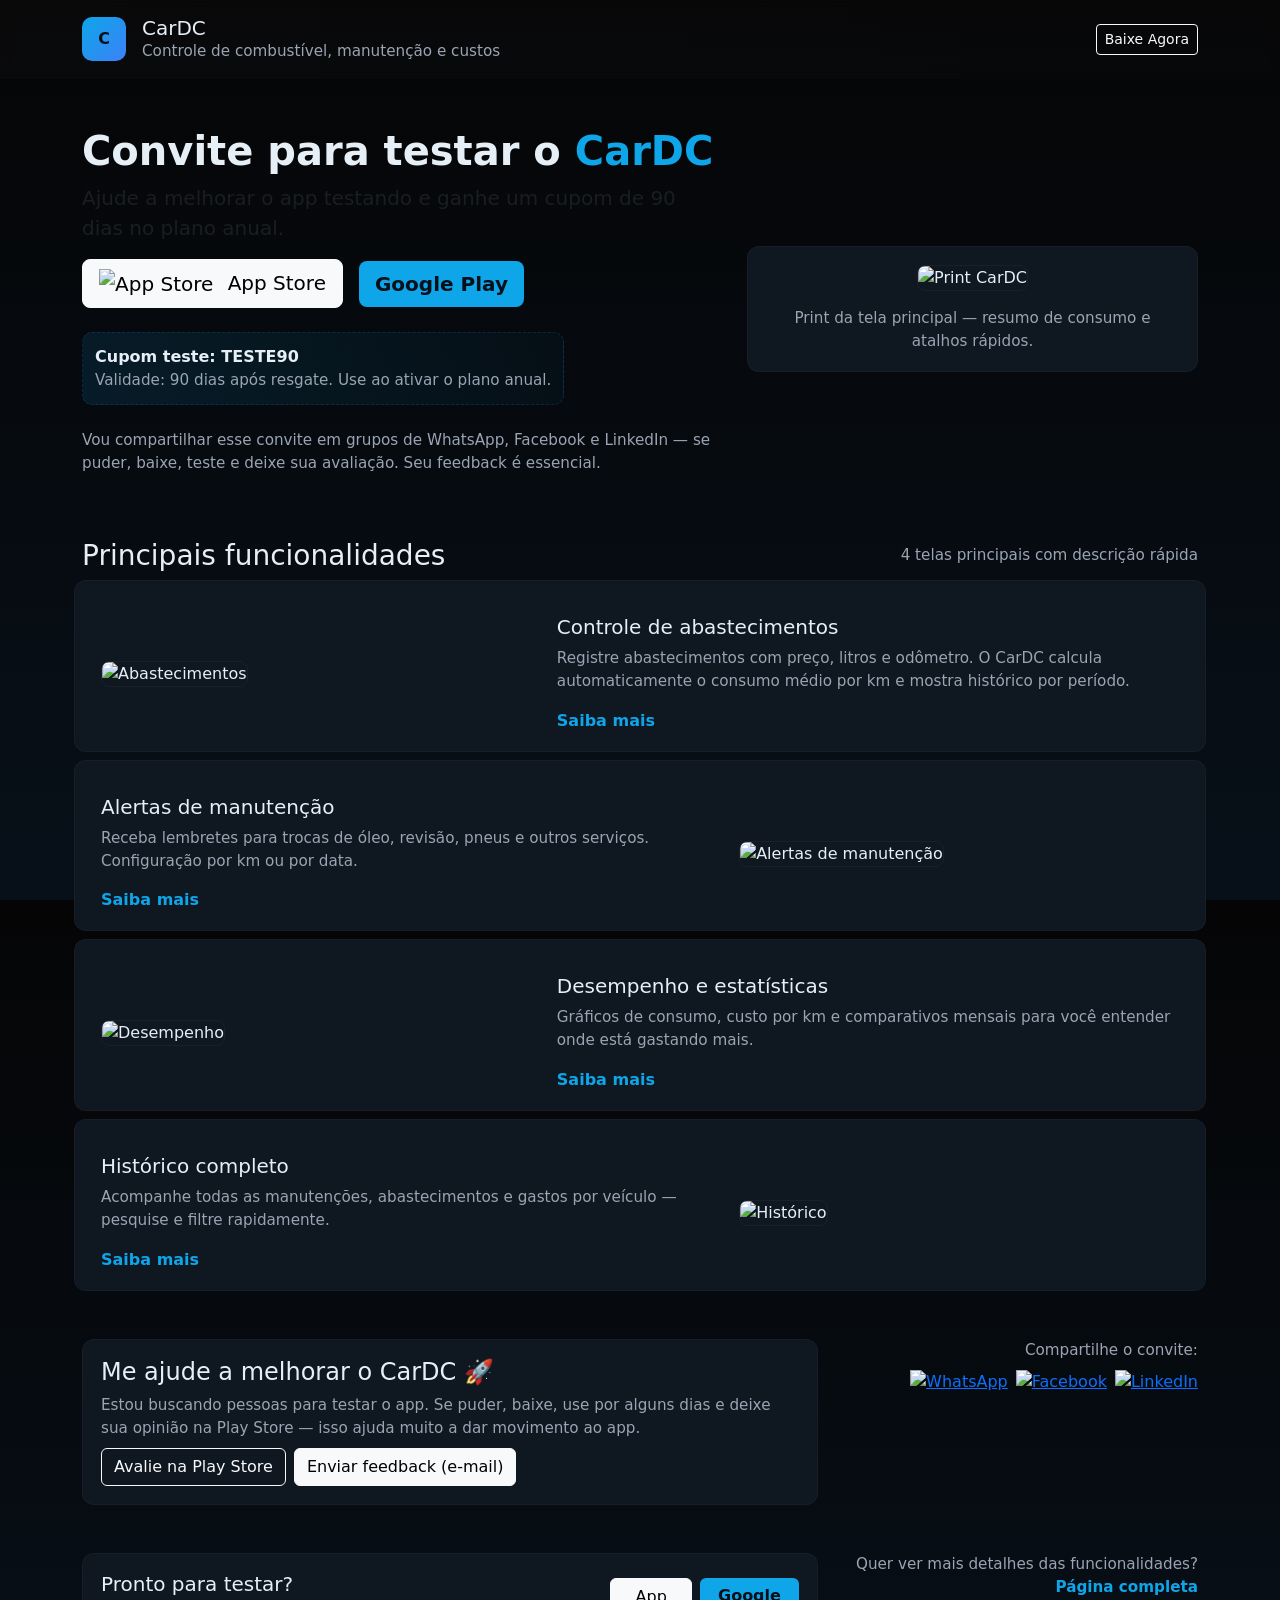
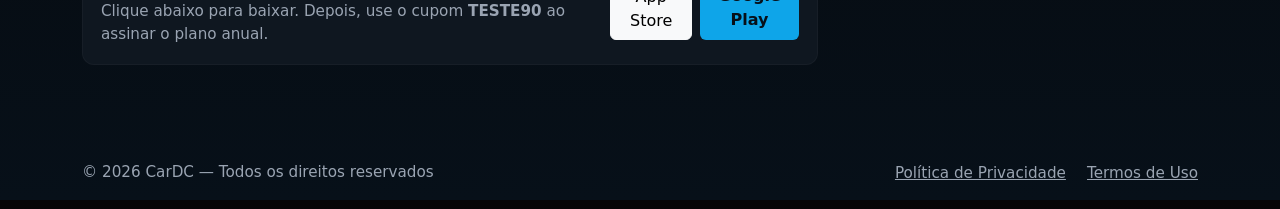
==== index.html @ 86483b60 "first commit" ====
<!doctype html>
<html lang="pt-BR">
<head>
  <meta charset="utf-8">
  <meta name="viewport" content="width=device-width, initial-scale=1">
  <title>CarDC — Convite para Testadores</title>
  <meta name="description" content="Convite para baixar e testar o CarDC. Cupom TESTE90 por 90 dias no plano anual.">
  <!-- Bootstrap 5 CDN -->
  <link href="https://cdn.jsdelivr.net/npm/bootstrap@5.3.2/dist/css/bootstrap.min.css" rel="stylesheet">
  <style>
    :root{
      --bg:#0b0b0d; /* quase preto */
      --card:#0f1720; /* dark card */
      --muted:#9aa4b2;
      --accent:#0ea5e9; /* azul vibrante */
      --glass: rgba(255,255,255,0.04);
    }
    html,body{height:100%;}
    body{
      background: linear-gradient(180deg,#050506 0%, #071019 100%);
      color:#e6eef6;
      font-family: Inter, Poppins, system-ui, -apple-system, "Segoe UI", Roboto, "Helvetica Neue", Arial;
      -webkit-font-smoothing:antialiased;
      -moz-osx-font-smoothing:grayscale;
    }
    .topbar{backdrop-filter: blur(6px);background:linear-gradient(90deg, rgba(255,255,255,0.02), rgba(255,255,255,0.01));}
    .btn-accent{background:var(--accent);color:#071019;border:0;font-weight:600}
    .feature-card{background:var(--card);border-radius:12px;padding:18px;border:1px solid rgba(255,255,255,0.03)}
    .app-badges img{height:44px}
    .print-image{width:100%;height:280px;object-fit:cover;border-radius:8px;border:1px solid rgba(255,255,255,0.04)}
    .coupon{background:linear-gradient(90deg, rgba(14,165,233,0.12), rgba(14,165,233,0.04));padding:12px;border-radius:10px;border:1px dashed rgba(14,165,233,0.18);}
    .small-muted{color:var(--muted);font-size:0.95rem}
    .learn-link{color:var(--accent);text-decoration:none;font-weight:600}
    /* responsive tweaks */
    @media (max-width:767px){
      .print-image{height:220px}
      .app-badges img{height:40px}
    }
  </style>
</head>
<body>

<nav class="navbar navbar-dark topbar py-3">
  <div class="container">
    <div class="d-flex align-items-center gap-3">
      <div style="width:44px;height:44px;border-radius:10px;background:linear-gradient(135deg,var(--accent),#3b82f6);display:flex;align-items:center;justify-content:center;font-weight:700;color:#071019">C</div>
      <div>
        <div class="h5 mb-0">CarDC</div>
        <div class="small-muted">Controle de combustível, manutenção e custos</div>
      </div>
    </div>
    <div>
      <a href="#download" class="btn btn-outline-light btn-sm">Baixe Agora</a>
    </div>
  </div>
</nav>

<header class="py-5">
  <div class="container">
    <div class="row align-items-center">
      <div class="col-lg-7">
        <h1 class="display-6 fw-bold">Convite para testar o <span style="color:var(--accent)">CarDC</span></h1>
        <p class="lead text-muted">Ajude a melhorar o app testando e ganhe um <strong>cupom de 90 dias</strong> no plano anual.</p>

        <div class="d-flex flex-wrap gap-2 align-items-center mt-3">
          <a id="appstore" href="#" class="btn btn-light btn-lg me-2" aria-label="Baixar na App Store">
            <img src="https://upload.wikimedia.org/wikipedia/commons/6/67/App_Store_%28iOS%29.svg" alt="App Store" style="height:20px;vertical-align:middle;margin-right:8px"> App Store
          </a>
          <a id="playstore" href="#" class="btn btn-accent btn-lg" aria-label="Baixar no Google Play">Google Play</a>
        </div>

        <div class="mt-4">
          <div class="coupon d-inline-block">
            <div class="fw-semibold">Cupom teste: <span class="fw-bold">TESTE90</span></div>
            <div class="small-muted">Validade: 90 dias após resgate. Use ao ativar o plano anual.</div>
          </div>
        </div>

        <p class="mt-4 small-muted">Vou compartilhar esse convite em grupos de WhatsApp, Facebook e LinkedIn — se puder, baixe, teste e deixe sua avaliação. Seu feedback é essencial.</p>
      </div>

      <div class="col-lg-5 mt-4 mt-lg-0 text-center">
        <!-- espaço para imagem hero (print do app) -->
        <div class="feature-card">
          <img src="https://via.placeholder.com/420x320.png?text=Print+principal+do+CarDC" alt="Print CarDC" class="print-image mb-3">
          <div class="small-muted">Print da tela principal — resumo de consumo e atalhos rápidos.</div>
        </div>
      </div>
    </div>
  </div>
</header>

<main class="pb-5">
  <div class="container">
    <section class="mb-4">
      <div class="row gy-4">
        <div class="col-12">
          <div class="d-flex justify-content-between align-items-center">
            <h3 class="mb-0">Principais funcionalidades</h3>
            <div class="small-muted">4 telas principais com descrição rápida</div>
          </div>
        </div>

        <!-- Feature 1 -->
        <div class="col-12">
          <div class="row align-items-center g-3 feature-card">
            <div class="col-md-5">
              <img src="https://via.placeholder.com/720x480.png?text=Abastecimentos" alt="Abastecimentos" class="print-image">
            </div>
            <div class="col-md-7">
              <h5>Controle de abastecimentos</h5>
              <p class="small-muted">Registre abastecimentos com preço, litros e odômetro. O CarDC calcula automaticamente o consumo médio por km e mostra histórico por período.</p>
              <a class="learn-link" data-bs-toggle="collapse" href="#more1" role="button" aria-expanded="false" aria-controls="more1">Saiba mais</a>
              <div class="collapse mt-2" id="more1">
                <div class="small-muted">Ex.: adicionar abastecimento com foto do comprovante; filtro por veículo e exportação CSV para planilhas.</div>
              </div>
            </div>
          </div>
        </div>

        <!-- Feature 2 -->
        <div class="col-12">
          <div class="row align-items-center g-3 feature-card flex-md-row-reverse">
            <div class="col-md-5">
              <img src="https://via.placeholder.com/720x480.png?text=Alertas+Manuten%C3%A7%C3%A3o" alt="Alertas de manutenção" class="print-image">
            </div>
            <div class="col-md-7">
              <h5>Alertas de manutenção</h5>
              <p class="small-muted">Receba lembretes para trocas de óleo, revisão, pneus e outros serviços. Configuração por km ou por data.</p>
              <a class="learn-link" data-bs-toggle="collapse" href="#more2" role="button" aria-expanded="false" aria-controls="more2">Saiba mais</a>
              <div class="collapse mt-2" id="more2">
                <div class="small-muted">Notificações locais no celular; lista de oficinas favoritas e opção de adicionar custos à manutenção.</div>
              </div>
            </div>
          </div>
        </div>

        <!-- Feature 3 -->
        <div class="col-12">
          <div class="row align-items-center g-3 feature-card">
            <div class="col-md-5">
              <img src="https://via.placeholder.com/720x480.png?text=Desempenho+e+Estat%C3%ADsticas" alt="Desempenho" class="print-image">
            </div>
            <div class="col-md-7">
              <h5>Desempenho e estatísticas</h5>
              <p class="small-muted">Gráficos de consumo, custo por km e comparativos mensais para você entender onde está gastando mais.</p>
              <a class="learn-link" data-bs-toggle="collapse" href="#more3" role="button" aria-expanded="false" aria-controls="more3">Saiba mais</a>
              <div class="collapse mt-2" id="more3">
                <div class="small-muted">Exportação de relatórios em PDF; filtros por período e por veículo.</div>
              </div>
            </div>
          </div>
        </div>

        <!-- Feature 4 -->
        <div class="col-12">
          <div class="row align-items-center g-3 feature-card flex-md-row-reverse">
            <div class="col-md-5">
              <img src="https://via.placeholder.com/720x480.png?text=Hist%C3%B3rico+Completo" alt="Histórico" class="print-image">
            </div>
            <div class="col-md-7">
              <h5>Histórico completo</h5>
              <p class="small-muted">Acompanhe todas as manutenções, abastecimentos e gastos por veículo — pesquise e filtre rapidamente.</p>
              <a class="learn-link" data-bs-toggle="collapse" href="#more4" role="button" aria-expanded="false" aria-controls="more4">Saiba mais</a>
              <div class="collapse mt-2" id="more4">
                <div class="small-muted">Anotações por serviço, anexos (foto de nota) e marcação do custo como reembolsável ou não.</div>
              </div>
            </div>
          </div>
        </div>

      </div>
    </section>

    <!-- Incentivo / feedback -->
    <section class="py-4">
      <div class="row">
        <div class="col-md-8">
          <div class="feature-card">
            <h4 class="mb-2">Me ajude a melhorar o CarDC 🚀</h4>
            <p class="small-muted mb-2">Estou buscando pessoas para testar o app. Se puder, baixe, use por alguns dias e deixe sua opinião na Play Store — isso ajuda muito a dar movimento ao app.</p>
            <div class="d-flex gap-2 align-items-center">
              <a href="#" class="btn btn-outline-light">Avalie na Play Store</a>
              <a href="#" class="btn btn-light">Enviar feedback (e-mail)</a>
            </div>
          </div>
        </div>
        <div class="col-md-4 mt-3 mt-md-0 text-md-end">
          <div class="small-muted">Compartilhe o convite:</div>
          <div class="d-flex gap-2 justify-content-md-end mt-2 app-badges">
            <a href="#" title="Compartilhar no WhatsApp" aria-label="Compartilhar WhatsApp"><img src="https://cdn.iconscout.com/icon/free/png-256/whatsapp-210-569462.png" alt="WhatsApp"></a>
            <a href="#" title="Compartilhar no Facebook" aria-label="Compartilhar Facebook"><img src="https://cdn.iconscout.com/icon/free/png-256/facebook-224-498412.png" alt="Facebook"></a>
            <a href="#" title="Compartilhar no LinkedIn" aria-label="Compartilhar LinkedIn"><img src="https://cdn.iconscout.com/icon/free/png-256/linkedin-97-498467.png" alt="LinkedIn"></a>
          </div>
        </div>
      </div>
    </section>

    <!-- Download / links -->
    <section id="download" class="py-4">
      <div class="row">
        <div class="col-md-8">
          <div class="feature-card d-flex gap-3 align-items-center">
            <div>
              <h5 class="mb-1">Pronto para testar?</h5>
              <div class="small-muted">Clique abaixo para baixar. Depois, use o cupom <strong>TESTE90</strong> ao assinar o plano anual.</div>
            </div>
            <div class="ms-auto d-flex gap-2">
              <a href="#" class="btn btn-light">App Store</a>
              <a href="#" class="btn btn-accent">Google Play</a>
            </div>
          </div>
        </div>
        <div class="col-md-4 mt-3 mt-md-0 text-md-end small-muted">
          <div>Quer ver mais detalhes das funcionalidades? <a href="#" class="learn-link">Página completa</a></div>
        </div>
      </div>
    </section>

  </div>
</main>

<footer class="py-4">
  <div class="container">
    <div class="row align-items-center">
      <div class="col-md-6 small-muted">© <span id="year"></span> CarDC — Todos os direitos reservados</div>
      <div class="col-md-6 text-md-end">
        <a href="#" class="small-muted me-3">Política de Privacidade</a>
        <a href="#" class="small-muted">Termos de Uso</a>
      </div>
    </div>
  </div>
</footer>

<!-- Bootstrap JS -->
<script src="https://cdn.jsdelivr.net/npm/bootstrap@5.3.2/dist/js/bootstrap.bundle.min.js"></script>
<script>
  // Atualiza ano no rodape
  document.getElementById('year').textContent = new Date().getFullYear();

  // Observação: substituir os hrefs '#' pelos links reais das lojas e páginas de avaliação
  // Substituir as imagens placeholder pelos prints reais do app

  // Função simples para preparar compartilhamento via WhatsApp (exemplo)
  const whatsappBtns = document.querySelectorAll('a[title^="Compartilhar no WhatsApp"]');
  whatsappBtns.forEach(btn => {
    btn.addEventListener('click', (e) => {
      e.preventDefault();
      const text = encodeURIComponent('Baixe o CarDC e ajude a testar! Cupom TESTE90 — https://seu-link-aqui');
      window.open('https://wa.me/?text=' + text, '_blank');
    })
  });
</script>
</body>
</html>
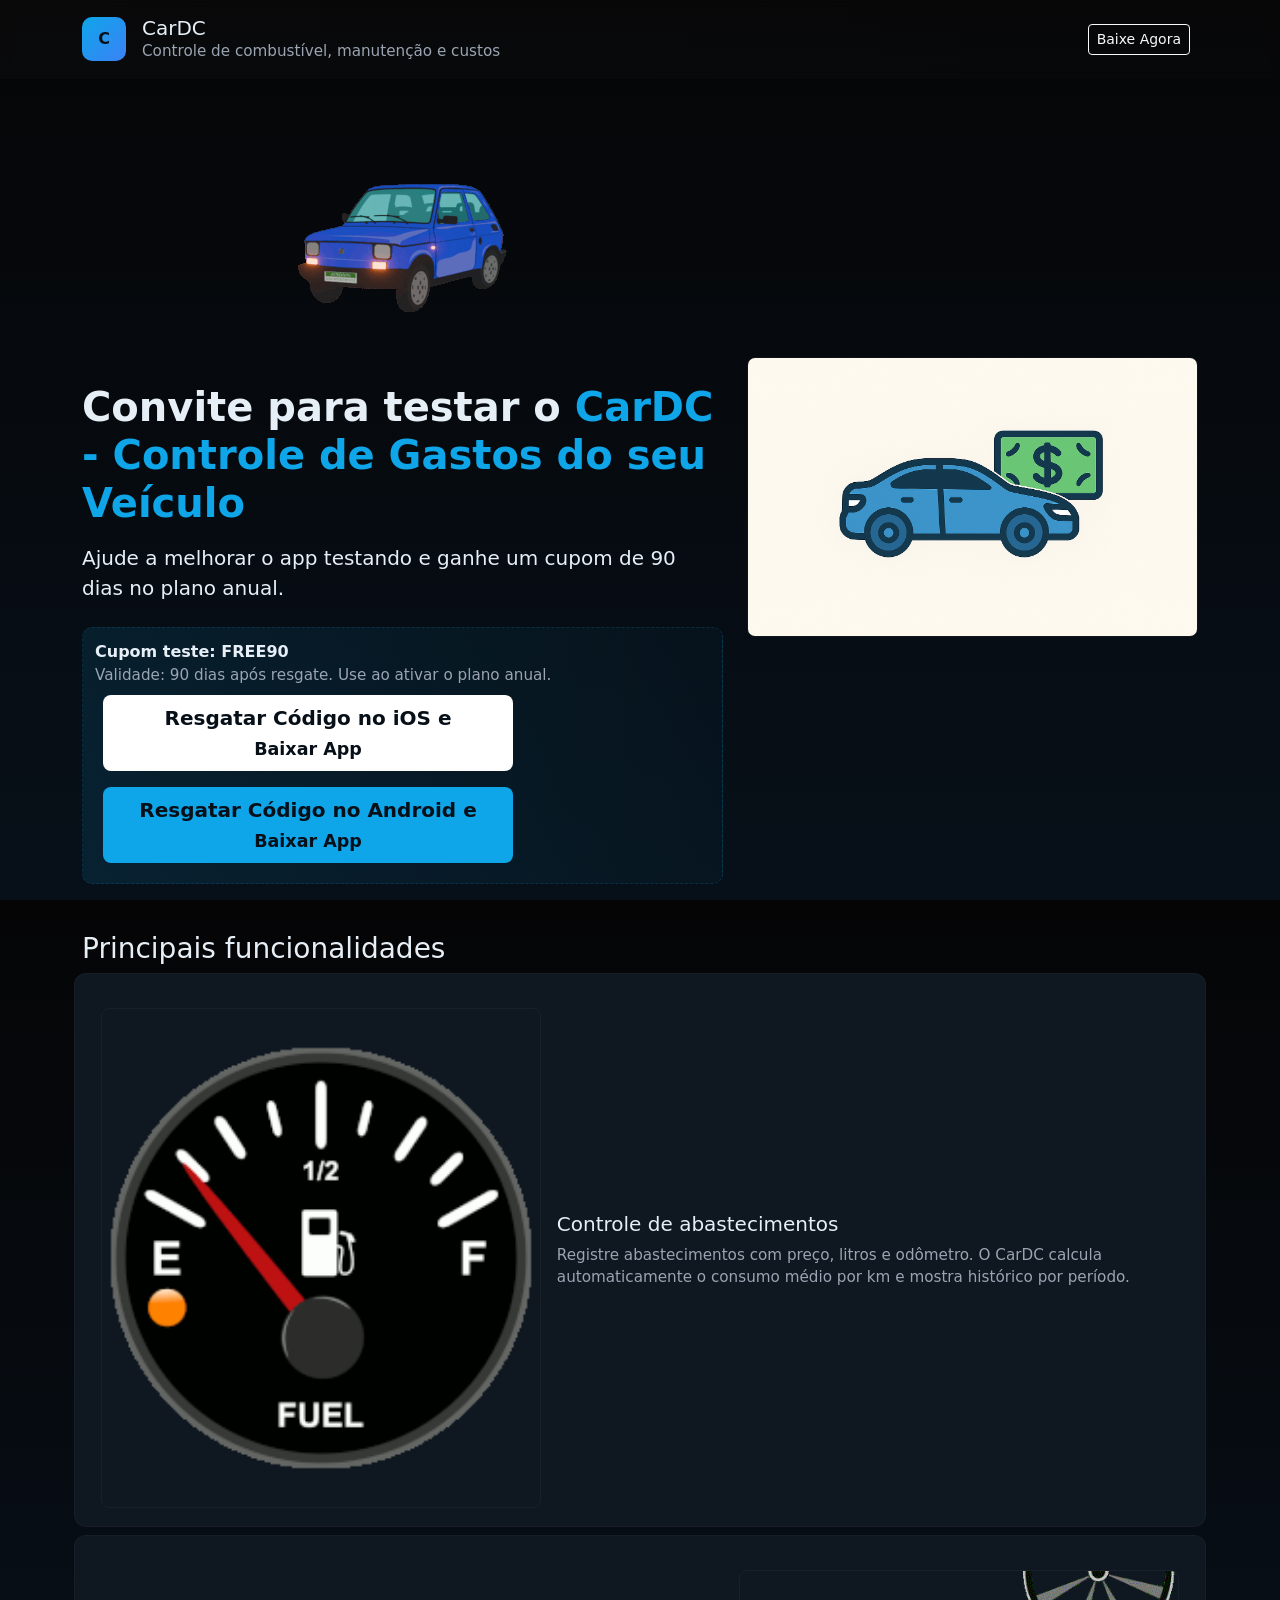
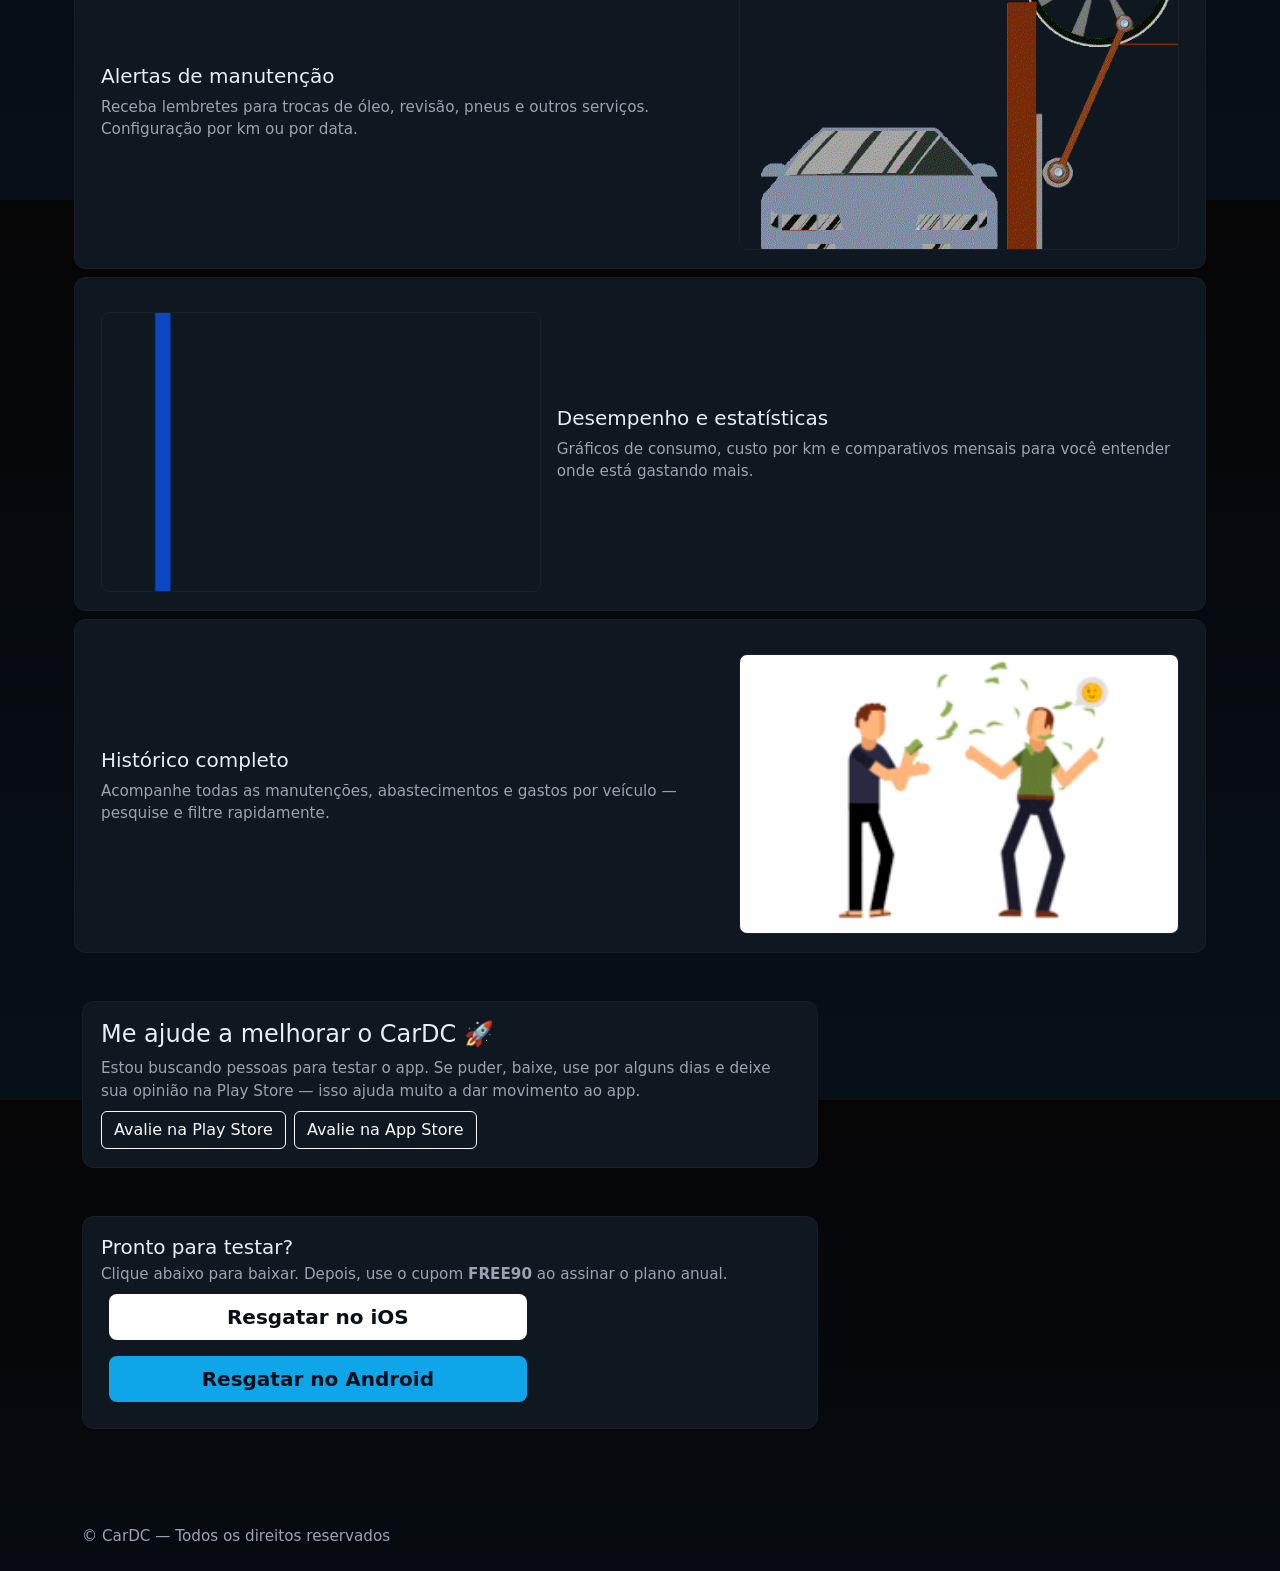
==== commit dbcc1ab4: "dados adicionados" ====
--- a/index.html
+++ b/index.html
@@ -1,255 +1,442 @@
-<!doctype html>
+<!DOCTYPE html>
 <html lang="pt-BR">
-<head>
-  <meta charset="utf-8">
-  <meta name="viewport" content="width=device-width, initial-scale=1">
-  <title>CarDC — Convite para Testadores</title>
-  <meta name="description" content="Convite para baixar e testar o CarDC. Cupom TESTE90 por 90 dias no plano anual.">
-  <!-- Bootstrap 5 CDN -->
-  <link href="https://cdn.jsdelivr.net/npm/bootstrap@5.3.2/dist/css/bootstrap.min.css" rel="stylesheet">
-  <style>
-    :root{
-      --bg:#0b0b0d; /* quase preto */
-      --card:#0f1720; /* dark card */
-      --muted:#9aa4b2;
-      --accent:#0ea5e9; /* azul vibrante */
-      --glass: rgba(255,255,255,0.04);
-    }
-    html,body{height:100%;}
-    body{
-      background: linear-gradient(180deg,#050506 0%, #071019 100%);
-      color:#e6eef6;
-      font-family: Inter, Poppins, system-ui, -apple-system, "Segoe UI", Roboto, "Helvetica Neue", Arial;
-      -webkit-font-smoothing:antialiased;
-      -moz-osx-font-smoothing:grayscale;
-    }
-    .topbar{backdrop-filter: blur(6px);background:linear-gradient(90deg, rgba(255,255,255,0.02), rgba(255,255,255,0.01));}
-    .btn-accent{background:var(--accent);color:#071019;border:0;font-weight:600}
-    .feature-card{background:var(--card);border-radius:12px;padding:18px;border:1px solid rgba(255,255,255,0.03)}
-    .app-badges img{height:44px}
-    .print-image{width:100%;height:280px;object-fit:cover;border-radius:8px;border:1px solid rgba(255,255,255,0.04)}
-    .coupon{background:linear-gradient(90deg, rgba(14,165,233,0.12), rgba(14,165,233,0.04));padding:12px;border-radius:10px;border:1px dashed rgba(14,165,233,0.18);}
-    .small-muted{color:var(--muted);font-size:0.95rem}
-    .learn-link{color:var(--accent);text-decoration:none;font-weight:600}
-    /* responsive tweaks */
-    @media (max-width:767px){
-      .print-image{height:220px}
-      .app-badges img{height:40px}
-    }
-  </style>
-</head>
-<body>
-
-<nav class="navbar navbar-dark topbar py-3">
-  <div class="container">
-    <div class="d-flex align-items-center gap-3">
-      <div style="width:44px;height:44px;border-radius:10px;background:linear-gradient(135deg,var(--accent),#3b82f6);display:flex;align-items:center;justify-content:center;font-weight:700;color:#071019">C</div>
-      <div>
-        <div class="h5 mb-0">CarDC</div>
-        <div class="small-muted">Controle de combustível, manutenção e custos</div>
-      </div>
-    </div>
-    <div>
-      <a href="#download" class="btn btn-outline-light btn-sm">Baixe Agora</a>
-    </div>
-  </div>
-</nav>
-
-<header class="py-5">
-  <div class="container">
-    <div class="row align-items-center">
-      <div class="col-lg-7">
-        <h1 class="display-6 fw-bold">Convite para testar o <span style="color:var(--accent)">CarDC</span></h1>
-        <p class="lead text-muted">Ajude a melhorar o app testando e ganhe um <strong>cupom de 90 dias</strong> no plano anual.</p>
-
-        <div class="d-flex flex-wrap gap-2 align-items-center mt-3">
-          <a id="appstore" href="#" class="btn btn-light btn-lg me-2" aria-label="Baixar na App Store">
-            <img src="https://upload.wikimedia.org/wikipedia/commons/6/67/App_Store_%28iOS%29.svg" alt="App Store" style="height:20px;vertical-align:middle;margin-right:8px"> App Store
-          </a>
-          <a id="playstore" href="#" class="btn btn-accent btn-lg" aria-label="Baixar no Google Play">Google Play</a>
+  <head>
+    <meta charset="utf-8" />
+    <meta name="viewport" content="width=device-width, initial-scale=1" />
+    <title>CarDC — Convite para Testadores</title>
+    <meta
+      name="description"
+      content="Convite para baixar e testar o CarDC. Cupom FREE90 por 90 dias no plano anual."
+    />
+    <!-- Bootstrap 5 CDN -->
+    <link
+      href="https://cdn.jsdelivr.net/npm/bootstrap@5.3.2/dist/css/bootstrap.min.css"
+      rel="stylesheet"
+    />
+    <link rel="stylesheet" href="css/style.css" />
+  </head>
+  <body>
+    <nav class="navbar navbar-dark topbar py-3">
+      <div class="container">
+        <div class="d-flex align-items-center gap-3">
+          <div
+            style="
+              width: 44px;
+              height: 44px;
+              border-radius: 10px;
+              background: linear-gradient(135deg, var(--accent), #3b82f6);
+              display: flex;
+              align-items: center;
+              justify-content: center;
+              font-weight: 700;
+              color: #071019;
+            "
+          >
+            C
+          </div>
+          <div>
+            <div class="h5 mb-0">CarDC</div>
+            <div class="small-muted">
+              Controle de combustível, manutenção e custos
+            </div>
+          </div>
         </div>
-
-        <div class="mt-4">
-          <div class="coupon d-inline-block">
-            <div class="fw-semibold">Cupom teste: <span class="fw-bold">TESTE90</span></div>
-            <div class="small-muted">Validade: 90 dias após resgate. Use ao ativar o plano anual.</div>
-          </div>
-        </div>
-
-        <p class="mt-4 small-muted">Vou compartilhar esse convite em grupos de WhatsApp, Facebook e LinkedIn — se puder, baixe, teste e deixe sua avaliação. Seu feedback é essencial.</p>
-      </div>
-
-      <div class="col-lg-5 mt-4 mt-lg-0 text-center">
-        <!-- espaço para imagem hero (print do app) -->
-        <div class="feature-card">
-          <img src="https://via.placeholder.com/420x320.png?text=Print+principal+do+CarDC" alt="Print CarDC" class="print-image mb-3">
-          <div class="small-muted">Print da tela principal — resumo de consumo e atalhos rápidos.</div>
+        <div>
+          <a href="#download" class="btn btn-outline-light btn-sm m-2"
+            >Baixe Agora</a
+          >
         </div>
       </div>
-    </div>
-  </div>
-</header>
-
-<main class="pb-5">
-  <div class="container">
-    <section class="mb-4">
-      <div class="row gy-4">
-        <div class="col-12">
-          <div class="d-flex justify-content-between align-items-center">
-            <h3 class="mb-0">Principais funcionalidades</h3>
-            <div class="small-muted">4 telas principais com descrição rápida</div>
-          </div>
-        </div>
-
-        <!-- Feature 1 -->
-        <div class="col-12">
-          <div class="row align-items-center g-3 feature-card">
-            <div class="col-md-5">
-              <img src="https://via.placeholder.com/720x480.png?text=Abastecimentos" alt="Abastecimentos" class="print-image">
-            </div>
-            <div class="col-md-7">
-              <h5>Controle de abastecimentos</h5>
-              <p class="small-muted">Registre abastecimentos com preço, litros e odômetro. O CarDC calcula automaticamente o consumo médio por km e mostra histórico por período.</p>
-              <a class="learn-link" data-bs-toggle="collapse" href="#more1" role="button" aria-expanded="false" aria-controls="more1">Saiba mais</a>
-              <div class="collapse mt-2" id="more1">
-                <div class="small-muted">Ex.: adicionar abastecimento com foto do comprovante; filtro por veículo e exportação CSV para planilhas.</div>
-              </div>
-            </div>
-          </div>
-        </div>
-
-        <!-- Feature 2 -->
-        <div class="col-12">
-          <div class="row align-items-center g-3 feature-card flex-md-row-reverse">
-            <div class="col-md-5">
-              <img src="https://via.placeholder.com/720x480.png?text=Alertas+Manuten%C3%A7%C3%A3o" alt="Alertas de manutenção" class="print-image">
-            </div>
-            <div class="col-md-7">
-              <h5>Alertas de manutenção</h5>
-              <p class="small-muted">Receba lembretes para trocas de óleo, revisão, pneus e outros serviços. Configuração por km ou por data.</p>
-              <a class="learn-link" data-bs-toggle="collapse" href="#more2" role="button" aria-expanded="false" aria-controls="more2">Saiba mais</a>
-              <div class="collapse mt-2" id="more2">
-                <div class="small-muted">Notificações locais no celular; lista de oficinas favoritas e opção de adicionar custos à manutenção.</div>
-              </div>
-            </div>
-          </div>
-        </div>
-
-        <!-- Feature 3 -->
-        <div class="col-12">
-          <div class="row align-items-center g-3 feature-card">
-            <div class="col-md-5">
-              <img src="https://via.placeholder.com/720x480.png?text=Desempenho+e+Estat%C3%ADsticas" alt="Desempenho" class="print-image">
-            </div>
-            <div class="col-md-7">
-              <h5>Desempenho e estatísticas</h5>
-              <p class="small-muted">Gráficos de consumo, custo por km e comparativos mensais para você entender onde está gastando mais.</p>
-              <a class="learn-link" data-bs-toggle="collapse" href="#more3" role="button" aria-expanded="false" aria-controls="more3">Saiba mais</a>
-              <div class="collapse mt-2" id="more3">
-                <div class="small-muted">Exportação de relatórios em PDF; filtros por período e por veículo.</div>
-              </div>
-            </div>
-          </div>
-        </div>
-
-        <!-- Feature 4 -->
-        <div class="col-12">
-          <div class="row align-items-center g-3 feature-card flex-md-row-reverse">
-            <div class="col-md-5">
-              <img src="https://via.placeholder.com/720x480.png?text=Hist%C3%B3rico+Completo" alt="Histórico" class="print-image">
-            </div>
-            <div class="col-md-7">
-              <h5>Histórico completo</h5>
-              <p class="small-muted">Acompanhe todas as manutenções, abastecimentos e gastos por veículo — pesquise e filtre rapidamente.</p>
-              <a class="learn-link" data-bs-toggle="collapse" href="#more4" role="button" aria-expanded="false" aria-controls="more4">Saiba mais</a>
-              <div class="collapse mt-2" id="more4">
-                <div class="small-muted">Anotações por serviço, anexos (foto de nota) e marcação do custo como reembolsável ou não.</div>
-              </div>
-            </div>
-          </div>
-        </div>
-
-      </div>
-    </section>
-
-    <!-- Incentivo / feedback -->
-    <section class="py-4">
-      <div class="row">
-        <div class="col-md-8">
-          <div class="feature-card">
-            <h4 class="mb-2">Me ajude a melhorar o CarDC 🚀</h4>
-            <p class="small-muted mb-2">Estou buscando pessoas para testar o app. Se puder, baixe, use por alguns dias e deixe sua opinião na Play Store — isso ajuda muito a dar movimento ao app.</p>
-            <div class="d-flex gap-2 align-items-center">
-              <a href="#" class="btn btn-outline-light">Avalie na Play Store</a>
-              <a href="#" class="btn btn-light">Enviar feedback (e-mail)</a>
-            </div>
-          </div>
-        </div>
-        <div class="col-md-4 mt-3 mt-md-0 text-md-end">
-          <div class="small-muted">Compartilhe o convite:</div>
-          <div class="d-flex gap-2 justify-content-md-end mt-2 app-badges">
-            <a href="#" title="Compartilhar no WhatsApp" aria-label="Compartilhar WhatsApp"><img src="https://cdn.iconscout.com/icon/free/png-256/whatsapp-210-569462.png" alt="WhatsApp"></a>
-            <a href="#" title="Compartilhar no Facebook" aria-label="Compartilhar Facebook"><img src="https://cdn.iconscout.com/icon/free/png-256/facebook-224-498412.png" alt="Facebook"></a>
-            <a href="#" title="Compartilhar no LinkedIn" aria-label="Compartilhar LinkedIn"><img src="https://cdn.iconscout.com/icon/free/png-256/linkedin-97-498467.png" alt="LinkedIn"></a>
+    </nav>
+
+    <header class="py-5">
+      <div class="container">
+        <div class="row align-items-center">
+          <div class="col-lg-7">
+            <div class="car-gif-wrapper mb-3 text-center p-5">
+              <img
+                src="img/car-12628_256.gif"
+                alt="Carro animado"
+                class="car-gif"
+              />
+            </div>
+            <h1 class="display-6 fw-bold">
+              Convite para testar o
+              <span style="color: var(--accent)"
+                >CarDC - Controle de Gastos do seu Veículo</span
+              >
+            </h1>
+            <p class="lead text-grey mt-3">
+              Ajude a melhorar o app testando e ganhe um
+              <strong>cupom de 90 dias</strong> no plano anual.
+            </p>
+
+            <!-- <div class="d-flex flex-wrap gap-2 align-items-center mt-3">
+              <a
+                id="appstore"
+                href="https://apps.apple.com/br/app/cardc/id6754003722"
+                class="btn btn-light btn-lg me-2"
+                aria-label="Baixar na App Store"
+              >
+                <img
+                  src="https://upload.wikimedia.org/wikipedia/commons/6/67/App_Store_%28iOS%29.svg"
+                  alt="App Store"
+                  style="
+                    height: 20px;
+                    vertical-align: middle;
+                    margin-right: 8px;
+                  "
+                />
+                App Store
+              </a>
+              <a
+                id="playstore"
+                href="https://play.google.com/store/apps/details?id=com.dorcaschagas.car_controll"
+                class="btn btn-accent btn-lg"
+                aria-label="Baixar no Google Play"
+                >Google Play</a
+              >
+            </div> -->
+
+            <div class="mt-4">
+              <div class="coupon d-inline-block">
+                <div class="fw-semibold">
+                  Cupom teste: <span class="fw-bold">FREE90</span>
+                </div>
+                <div class="small-muted">
+                  Validade: 90 dias após resgate. Use ao ativar o plano anual.
+                </div>
+                <a
+                  id="playstore"
+                  href="https://apps.apple.com/redeem?ctx=offercodes&id=6754003722&code=FREE90"
+                  class="btn btn-accent bg-white btn-lg col-12 col-md-8 m-2"
+                >
+                  Resgatar Código no iOS e<br />
+                  <small>Baixar App</small>
+                </a>
+                <a
+                  id="playstore"
+                  href="https://play.google.com/redeem?code=FREE90"
+                  class="btn btn-accent btn-lg col-12 col-md-8 m-2"
+                >
+                  Resgatar Código no Android e<br />
+                  <small>Baixar App</small>
+                </a>
+              </div>
+            </div>
+
+            <!-- <p class="mt-4 small-muted">
+              Vou compartilhar esse convite em grupos de WhatsApp, Facebook e
+              LinkedIn — se puder, baixe, teste e deixe sua avaliação. Seu
+              feedback é essencial.
+            </p> -->
+          </div>
+
+          <div class="col-lg-5 mt-4 mt-lg-0 text-center">
+
+            <div class="">
+              <img
+                src="img/icone.png"
+                alt="Print CarDC"
+                class="print-image mb-3"
+                style="height: 280px;"
+              />
+              <div class="small-muted">
+
+              </div>
+            </div>
           </div>
         </div>
       </div>
-    </section>
-
-    <!-- Download / links -->
-    <section id="download" class="py-4">
-      <div class="row">
-        <div class="col-md-8">
-          <div class="feature-card d-flex gap-3 align-items-center">
-            <div>
-              <h5 class="mb-1">Pronto para testar?</h5>
-              <div class="small-muted">Clique abaixo para baixar. Depois, use o cupom <strong>TESTE90</strong> ao assinar o plano anual.</div>
-            </div>
-            <div class="ms-auto d-flex gap-2">
-              <a href="#" class="btn btn-light">App Store</a>
-              <a href="#" class="btn btn-accent">Google Play</a>
-            </div>
-          </div>
-        </div>
-        <div class="col-md-4 mt-3 mt-md-0 text-md-end small-muted">
-          <div>Quer ver mais detalhes das funcionalidades? <a href="#" class="learn-link">Página completa</a></div>
+    </header>
+
+    <main class="pb-5">
+      <div class="container">
+        <section class="mb-4">
+          <div class="row gy-4">
+            <div class="col-12">
+              <div class="d-flex justify-content-between align-items-center">
+                <h3 class="mb-0">Principais funcionalidades</h3>
+                <div class="small-muted">
+                  <!-- 4 telas principais com descrição rápida -->
+                </div>
+              </div>
+            </div>
+
+            <!-- Feature 1 -->
+            <div class="col-12">
+              <div class="row align-items-center g-3 feature-card">
+                <div class="col-md-5">
+                  <img
+                    src="img/fuel-8327_256.gif"
+                    alt="Abastecimentos"
+                    class="print-image"
+                    style="height: 500px"
+                  />
+                </div>
+                <div class="col-md-7">
+                  <h5>Controle de abastecimentos</h5>
+                  <p class="small-muted">
+                    Registre abastecimentos com preço, litros e odômetro. O
+                    CarDC calcula automaticamente o consumo médio por km e
+                    mostra histórico por período.
+                  </p>
+                  <!-- <a
+                    class="learn-link"
+                    data-bs-toggle="collapse"
+                    href="#more1"
+                    role="button"
+                    aria-expanded="false"
+                    aria-controls="more1"
+                    >Saiba mais</a
+                  > -->
+                  <!-- <div class="collapse mt-2" id="more1">
+                    <div class="small-muted">
+                      Ex.: adicionar abastecimento com foto do comprovante;
+                      filtro por veículo e exportação CSV para planilhas.
+                    </div>
+                  </div> -->
+                </div>
+              </div>
+            </div>
+
+            <!-- Feature 2 -->
+            <div class="col-12">
+              <div
+                class="row align-items-center g-3 feature-card flex-md-row-reverse"
+              >
+                <div class="col-md-5">
+                  <img
+                    src="img/high-3999.gif"
+                    alt="Alertas de manutenção"
+                    class="print-image"
+                    style="height: 280px"
+                  />
+                </div>
+                <div class="col-md-7">
+                  <h5>Alertas de manutenção</h5>
+                  <p class="small-muted">
+                    Receba lembretes para trocas de óleo, revisão, pneus e
+                    outros serviços. Configuração por km ou por data.
+                  </p>
+                  <!-- <a
+                    class="learn-link"
+                    data-bs-toggle="collapse"
+                    href="#more2"
+                    role="button"
+                    aria-expanded="false"
+                    aria-controls="more2"
+                    >Saiba mais</a
+                  >
+                  <div class="collapse mt-2" id="more2">
+                    <div class="small-muted">
+                      Notificações locais no celular; lista de oficinas
+                      favoritas e opção de adicionar custos à manutenção.
+                    </div>
+                  </div> -->
+                </div>
+              </div>
+            </div>
+
+            <!-- Feature 3 -->
+            <div class="col-12">
+              <div class="row align-items-center g-3 feature-card">
+                <div class="col-md-5">
+                  <img
+                    src="img/growth-2716_256.gif"
+                    alt="Desempenho"
+                    class="print-image"
+                    style="height: 280px"
+                  />
+                </div>
+                <div class="col-md-7">
+                  <h5>Desempenho e estatísticas</h5>
+                  <p class="small-muted">
+                    Gráficos de consumo, custo por km e comparativos mensais
+                    para você entender onde está gastando mais.
+                  </p>
+                  <!-- <a
+                    class="learn-link"
+                    data-bs-toggle="collapse"
+                    href="#more3"
+                    role="button"
+                    aria-expanded="false"
+                    aria-controls="more3"
+                    >Saiba mais</a
+                  >
+                  <div class="collapse mt-2" id="more3">
+                    <div class="small-muted">
+                      Exportação de relatórios em PDF; filtros por período e por
+                      veículo.
+                    </div>
+                  </div> -->
+                </div>
+              </div>
+            </div>
+
+            <!-- Feature 4 -->
+            <div class="col-12">
+              <div
+                class="row align-items-center g-3 feature-card flex-md-row-reverse"
+              >
+                <div class="col-md-5">
+                  <img
+                    src="img/money-5944_256.gif"
+                    alt="Histórico"
+                    class="print-image"
+                    style="height: 280px"
+                  />
+                </div>
+                <div class="col-md-7">
+                  <h5>Histórico completo</h5>
+                  <p class="small-muted">
+                    Acompanhe todas as manutenções, abastecimentos e gastos por
+                    veículo — pesquise e filtre rapidamente.
+                  </p>
+                  <!-- <a
+                    class="learn-link"
+                    data-bs-toggle="collapse"
+                    href="#more4"
+                    role="button"
+                    aria-expanded="false"
+                    aria-controls="more4"
+                    >Saiba mais</a
+                  >
+                  <div class="collapse mt-2" id="more4">
+                    <div class="small-muted">
+                      Anotações por serviço, anexos (foto de nota) e marcação do
+                      custo como reembolsável ou não.
+                    </div>
+                  </div>-->
+                </div>
+              </div>
+            </div>
+          </div>
+        </section>
+
+        <!-- Incentivo / feedback -->
+        <section class="py-4">
+          <div class="row">
+            <div class="col-md-8">
+              <div class="feature-card">
+                <h4 class="mb-2">Me ajude a melhorar o CarDC 🚀</h4>
+                <p class="small-muted mb-2">
+                  Estou buscando pessoas para testar o app. Se puder, baixe, use
+                  por alguns dias e deixe sua opinião na Play Store — isso ajuda
+                  muito a dar movimento ao app.
+                </p>
+                <div class="d-flex gap-2 align-items-center">
+                  <a
+                    href="https://play.google.com/store/apps/details?id=com.dorcaschagas.car_controll"
+                    class="btn btn-outline-light"
+                    >Avalie na Play Store</a
+                  >
+                  <a
+                    href="https://apps.apple.com/br/app/cardc/id6754003722"
+                    class="btn btn-outline-light"
+                    >Avalie na App Store</a
+                  >
+                  <!-- <a href="#" class="btn btn-light">Enviar feedback (e-mail)</a> -->
+                </div>
+              </div>
+            </div>
+            <!-- <div class="col-md-4 mt-3 mt-md-0 text-md-end">
+              <div class="small-muted">Compartilhe o convite:</div>
+              <div class="d-flex gap-2 justify-content-md-end mt-2 app-badges">
+                <a
+                  href="#"
+                  title="Compartilhar no WhatsApp"
+                  aria-label="Compartilhar WhatsApp"
+                  ><img
+                    src="https://cdn.iconscout.com/icon/free/png-256/whatsapp-210-569462.png"
+                    alt="WhatsApp"
+                /></a>
+                <a
+                  href="#"
+                  title="Compartilhar no Facebook"
+                  aria-label="Compartilhar Facebook"
+                  ><img
+                    src="https://cdn.iconscout.com/icon/free/png-256/facebook-224-498412.png"
+                    alt="Facebook"
+                /></a>
+                <a
+                  href="#"
+                  title="Compartilhar no LinkedIn"
+                  aria-label="Compartilhar LinkedIn"
+                  ><img
+                    src="https://cdn.iconscout.com/icon/free/png-256/linkedin-97-498467.png"
+                    alt="LinkedIn"
+                /></a>
+              </div>
+            </div> -->
+          </div>
+        </section>
+
+        <!-- Download / links -->
+        <section id="download" class="py-4">
+          <div class="row">
+            <div class="col-md-8">
+              <div class="feature-card d-flex gap-3 align-items-center">
+                <div>
+                  <h5 class="mb-1">Pronto para testar?</h5>
+                  <div class="small-muted">
+                    Clique abaixo para baixar. Depois, use o cupom
+                    <strong>FREE90</strong> ao assinar o plano anual.
+                  </div>
+                  <a
+                    href="https://apps.apple.com/redeem?ctx=offercodes&id=6754003722&code=FREE90"
+                    class="btn btn-accent btn-lg bg-white col-12 col-md-8 m-2" 
+                  >
+                    Resgatar no iOS
+                  </a>
+                  <a
+                    href="https://play.google.com/redeem?code=FREE90"
+                    class="btn btn-accent btn-lg col-12 col-md-8 m-2"
+                  >
+                    Resgatar no Android
+                  </a>
+                </div>
+                <!-- <div class="ms-auto d-flex gap-2">
+                  <a
+                    href="https://apps.apple.com/br/app/cardc/id6754003722"
+                    class="btn btn-light"
+                    >App Store</a
+                  >
+                  <a
+                    href="https://play.google.com/store/apps/details?id=com.dorcaschagas.car_controll"
+                    class="btn btn-accent"
+                    >Google Play</a
+                  >
+                </div> -->
+              </div>
+            </div>
+            <!-- <div class="col-md-4 mt-3 mt-md-0 text-md-end small-muted">
+              <div>
+                Quer ver mais detalhes das funcionalidades?
+                <a href="#" class="learn-link">Página completa</a>
+              </div>
+            </div> -->
+          </div>
+        </section>
+      </div>
+    </main>
+
+    <footer class="py-4">
+      <div class="container">
+        <div class="row align-items-center">
+          <div class="col-md-6 small-muted">
+            © <span id="year"></span> CarDC — Todos os direitos reservados
+          </div>
+          <!-- <div class="col-md-6 text-md-end">
+            <a href="#" class="small-muted me-3">Política de Privacidade</a>
+            <a href="#" class="small-muted">Termos de Uso</a>
+          </div> -->
         </div>
       </div>
-    </section>
-
-  </div>
-</main>
-
-<footer class="py-4">
-  <div class="container">
-    <div class="row align-items-center">
-      <div class="col-md-6 small-muted">© <span id="year"></span> CarDC — Todos os direitos reservados</div>
-      <div class="col-md-6 text-md-end">
-        <a href="#" class="small-muted me-3">Política de Privacidade</a>
-        <a href="#" class="small-muted">Termos de Uso</a>
-      </div>
-    </div>
-  </div>
-</footer>
-
-<!-- Bootstrap JS -->
-<script src="https://cdn.jsdelivr.net/npm/bootstrap@5.3.2/dist/js/bootstrap.bundle.min.js"></script>
-<script>
-  // Atualiza ano no rodape
-  document.getElementById('year').textContent = new Date().getFullYear();
-
-  // Observação: substituir os hrefs '#' pelos links reais das lojas e páginas de avaliação
-  // Substituir as imagens placeholder pelos prints reais do app
-
-  // Função simples para preparar compartilhamento via WhatsApp (exemplo)
-  const whatsappBtns = document.querySelectorAll('a[title^="Compartilhar no WhatsApp"]');
-  whatsappBtns.forEach(btn => {
-    btn.addEventListener('click', (e) => {
-      e.preventDefault();
-      const text = encodeURIComponent('Baixe o CarDC e ajude a testar! Cupom TESTE90 — https://seu-link-aqui');
-      window.open('https://wa.me/?text=' + text, '_blank');
-    })
-  });
-</script>
-</body>
+    </footer>
+
+    <!-- Bootstrap JS -->
+    <script src="https://cdn.jsdelivr.net/npm/bootstrap@5.3.2/dist/js/bootstrap.bundle.min.js"></script>
+    <script src="js/script.js"></script>
+  </body>
 </html>
--- a/css/style.css
+++ b/css/style.css
@@ -0,0 +1,77 @@
+:root {
+  --bg: #0b0b0d; /* quase preto */
+  --card: #0f1720; /* dark card */
+  --muted: #9aa4b2;
+  --accent: #0ea5e9; /* azul vibrante */
+  --glass: rgba(255, 255, 255, 0.04);
+}
+html,
+body {
+  height: 100%;
+}
+body {
+  background: linear-gradient(180deg, #050506 0%, #071019 100%);
+  color: #e6eef6;
+  font-family: Inter, Poppins, system-ui, -apple-system, "Segoe UI", Roboto,
+    "Helvetica Neue", Arial;
+  -webkit-font-smoothing: antialiased;
+  -moz-osx-font-smoothing: grayscale;
+}
+.topbar {
+  backdrop-filter: blur(6px);
+  background: linear-gradient(
+    90deg,
+    rgba(255, 255, 255, 0.02),
+    rgba(255, 255, 255, 0.01)
+  );
+}
+.btn-accent {
+  background: var(--accent);
+  color: #071019;
+  border: 0;
+  font-weight: 600;
+}
+.feature-card {
+  background: var(--card);
+  border-radius: 12px;
+  padding: 18px;
+  border: 1px solid rgba(255, 255, 255, 0.03);
+}
+.app-badges img {
+  height: 44px;
+}
+.print-image {
+  width: 100%;
+  /* height: 280px; */
+  object-fit: cover;
+  border-radius: 8px;
+  border: 1px solid rgba(255, 255, 255, 0.04);
+}
+.coupon {
+  background: linear-gradient(
+    90deg,
+    rgba(14, 165, 233, 0.12),
+    rgba(14, 165, 233, 0.04)
+  );
+  padding: 12px;
+  border-radius: 10px;
+  border: 1px dashed rgba(14, 165, 233, 0.18);
+}
+.small-muted {
+  color: var(--muted);
+  font-size: 0.95rem;
+}
+.learn-link {
+  color: var(--accent);
+  text-decoration: none;
+  font-weight: 600;
+}
+/* responsive tweaks */
+@media (max-width: 767px) {
+  .print-image {
+    height: 220px;
+  }
+  .app-badges img {
+    height: 40px;
+  }
+}
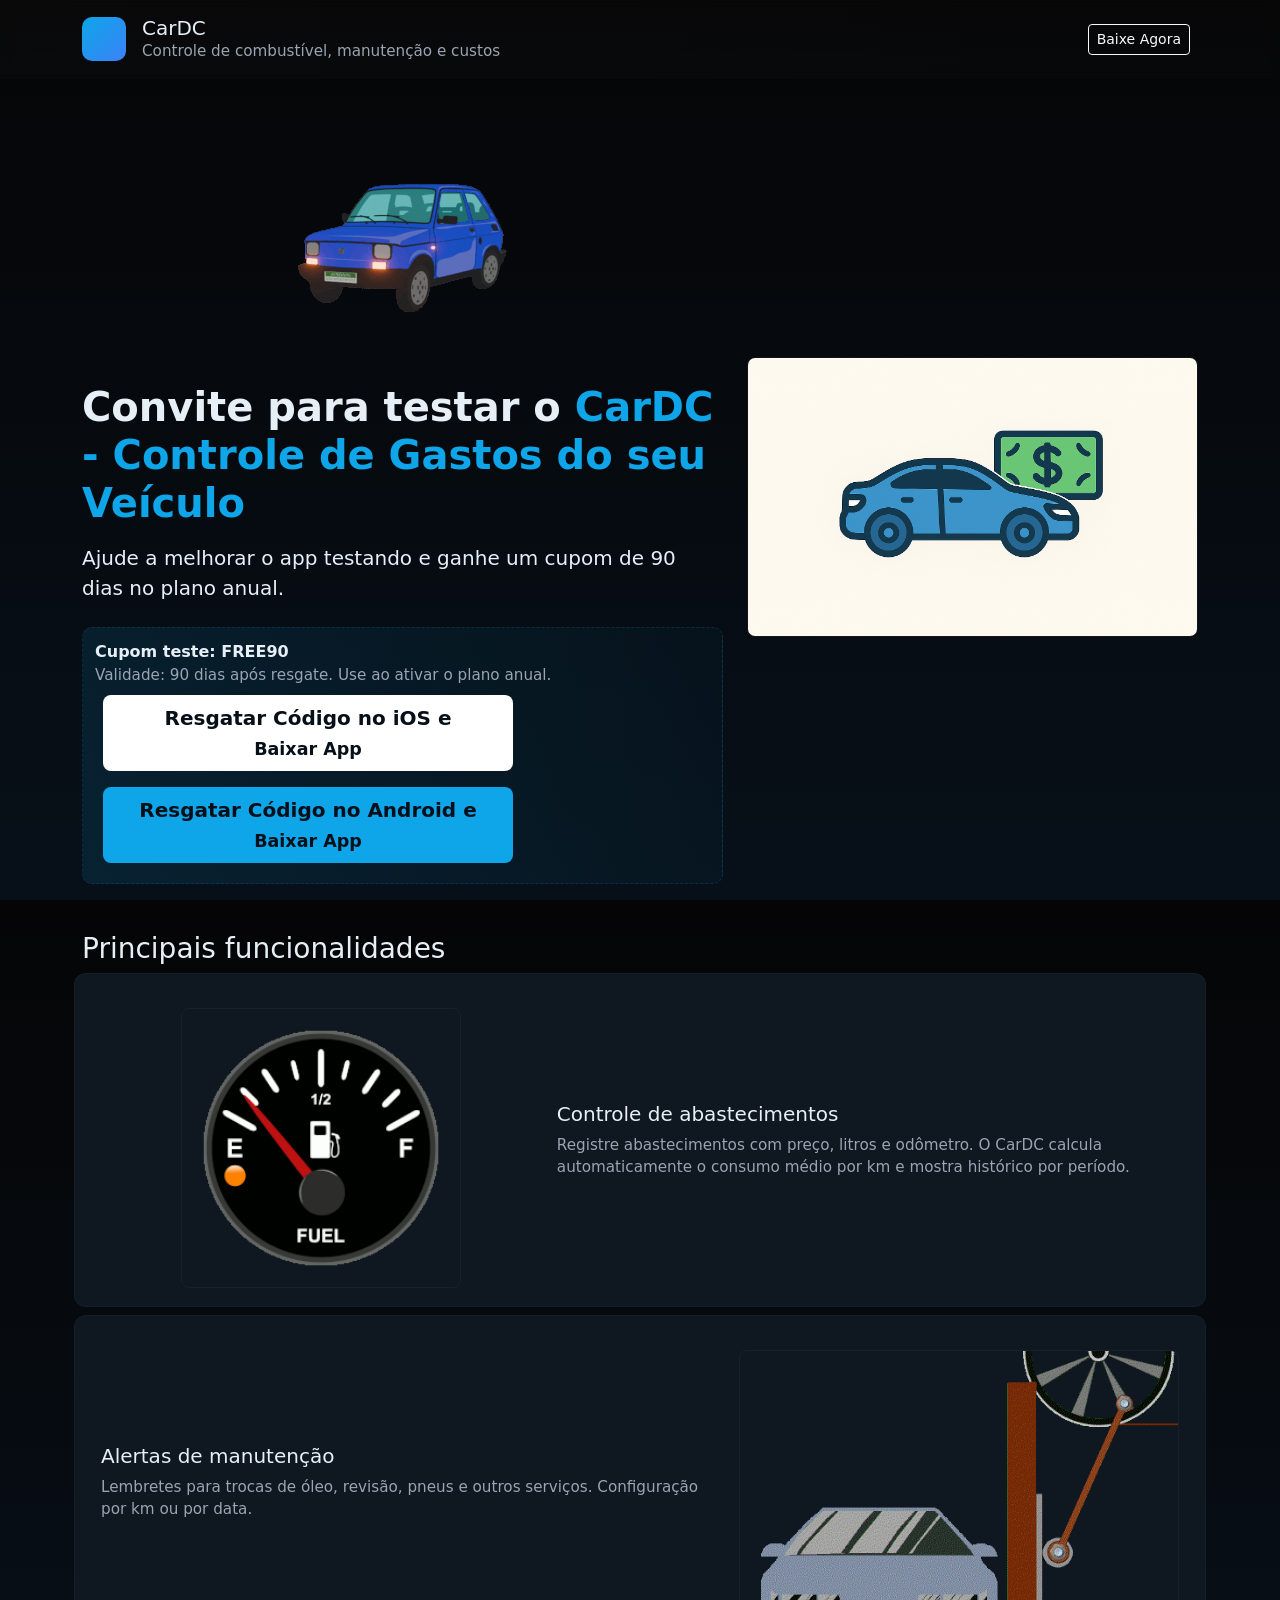
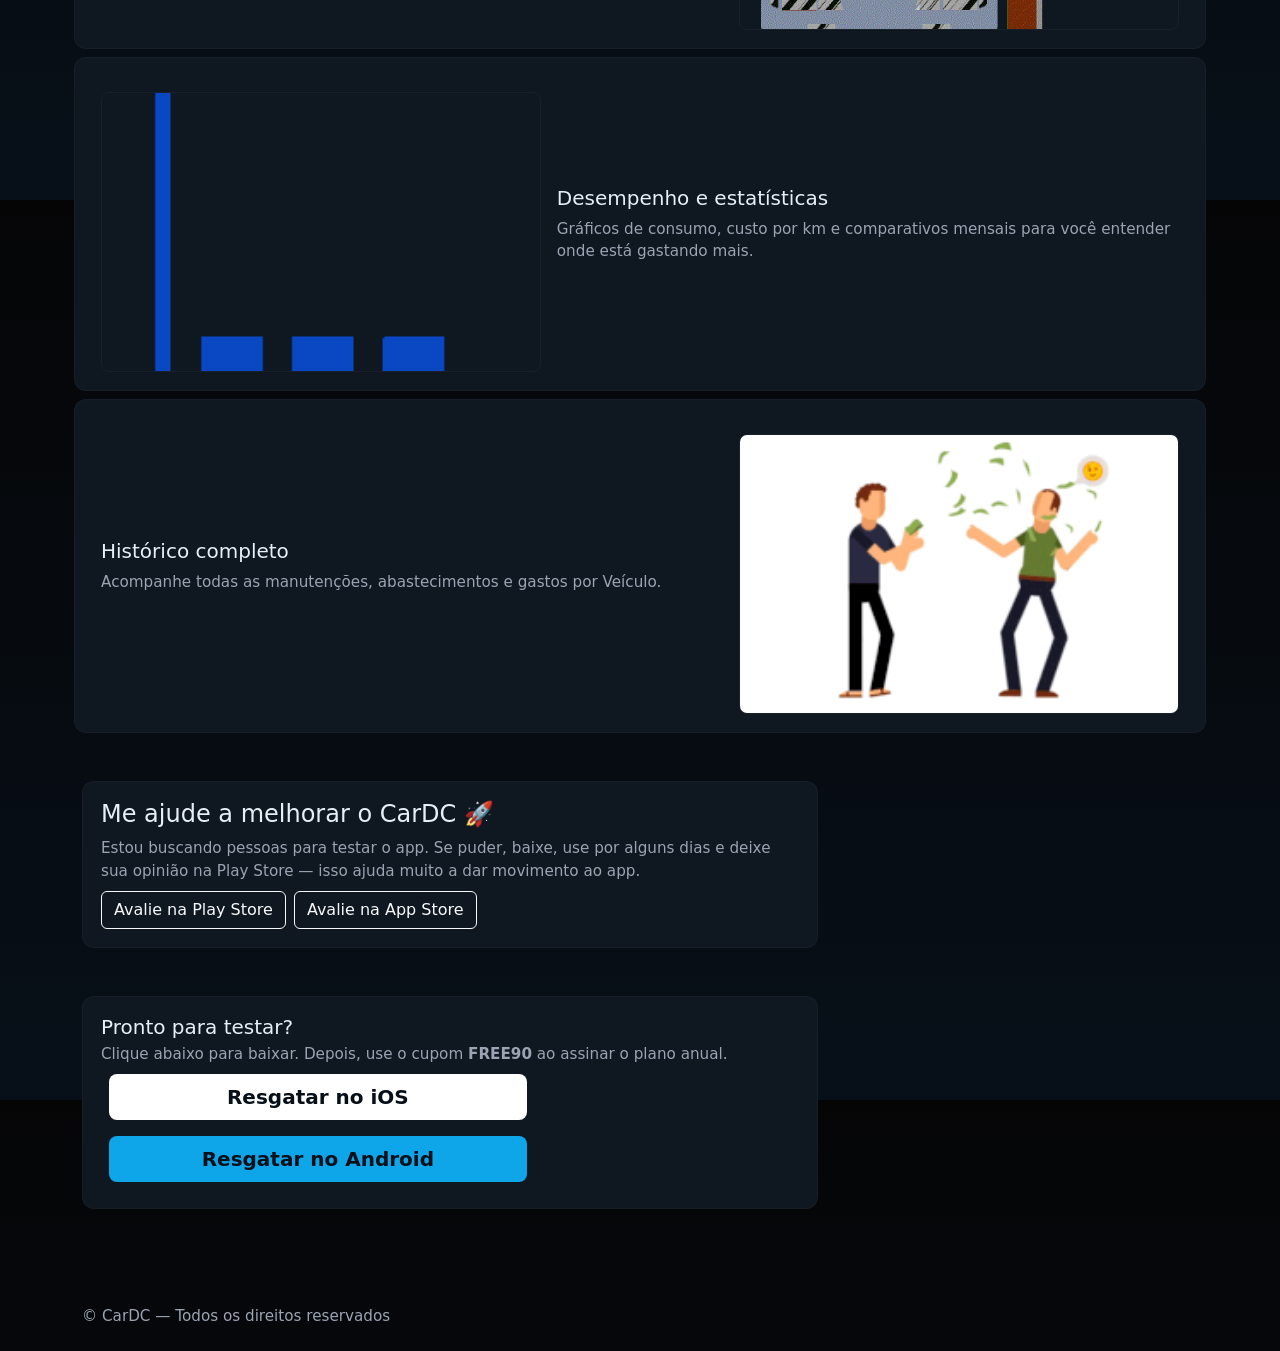
==== commit e85b5a6b: "." ====
--- a/index.html
+++ b/index.html
@@ -14,6 +14,8 @@
       rel="stylesheet"
     />
     <link rel="stylesheet" href="css/style.css" />
+    <!-- Favicon -->
+    <link rel="icon" type="image/png" href="img/icone.png" />
   </head>
   <body>
     <nav class="navbar navbar-dark topbar py-3">
@@ -32,7 +34,6 @@
               color: #071019;
             "
           >
-            C
           </div>
           <div>
             <div class="h5 mb-0">CarDC</div>
@@ -163,15 +164,15 @@
               </div>
             </div>
 
-            <!-- Feature 1 -->
+            <!-- Feature 1 --> 
             <div class="col-12">
               <div class="row align-items-center g-3 feature-card">
-                <div class="col-md-5">
+                <div class="col-md-5 text-center">
                   <img
                     src="img/fuel-8327_256.gif"
                     alt="Abastecimentos"
                     class="print-image"
-                    style="height: 500px"
+                    style="height: 280px; width: auto;"
                   />
                 </div>
                 <div class="col-md-7">
@@ -216,7 +217,7 @@
                 <div class="col-md-7">
                   <h5>Alertas de manutenção</h5>
                   <p class="small-muted">
-                    Receba lembretes para trocas de óleo, revisão, pneus e
+                    Lembretes para trocas de óleo, revisão, pneus e
                     outros serviços. Configuração por km ou por data.
                   </p>
                   <!-- <a
@@ -291,7 +292,7 @@
                   <h5>Histórico completo</h5>
                   <p class="small-muted">
                     Acompanhe todas as manutenções, abastecimentos e gastos por
-                    veículo — pesquise e filtre rapidamente.
+                    Veículo.
                   </p>
                   <!-- <a
                     class="learn-link"
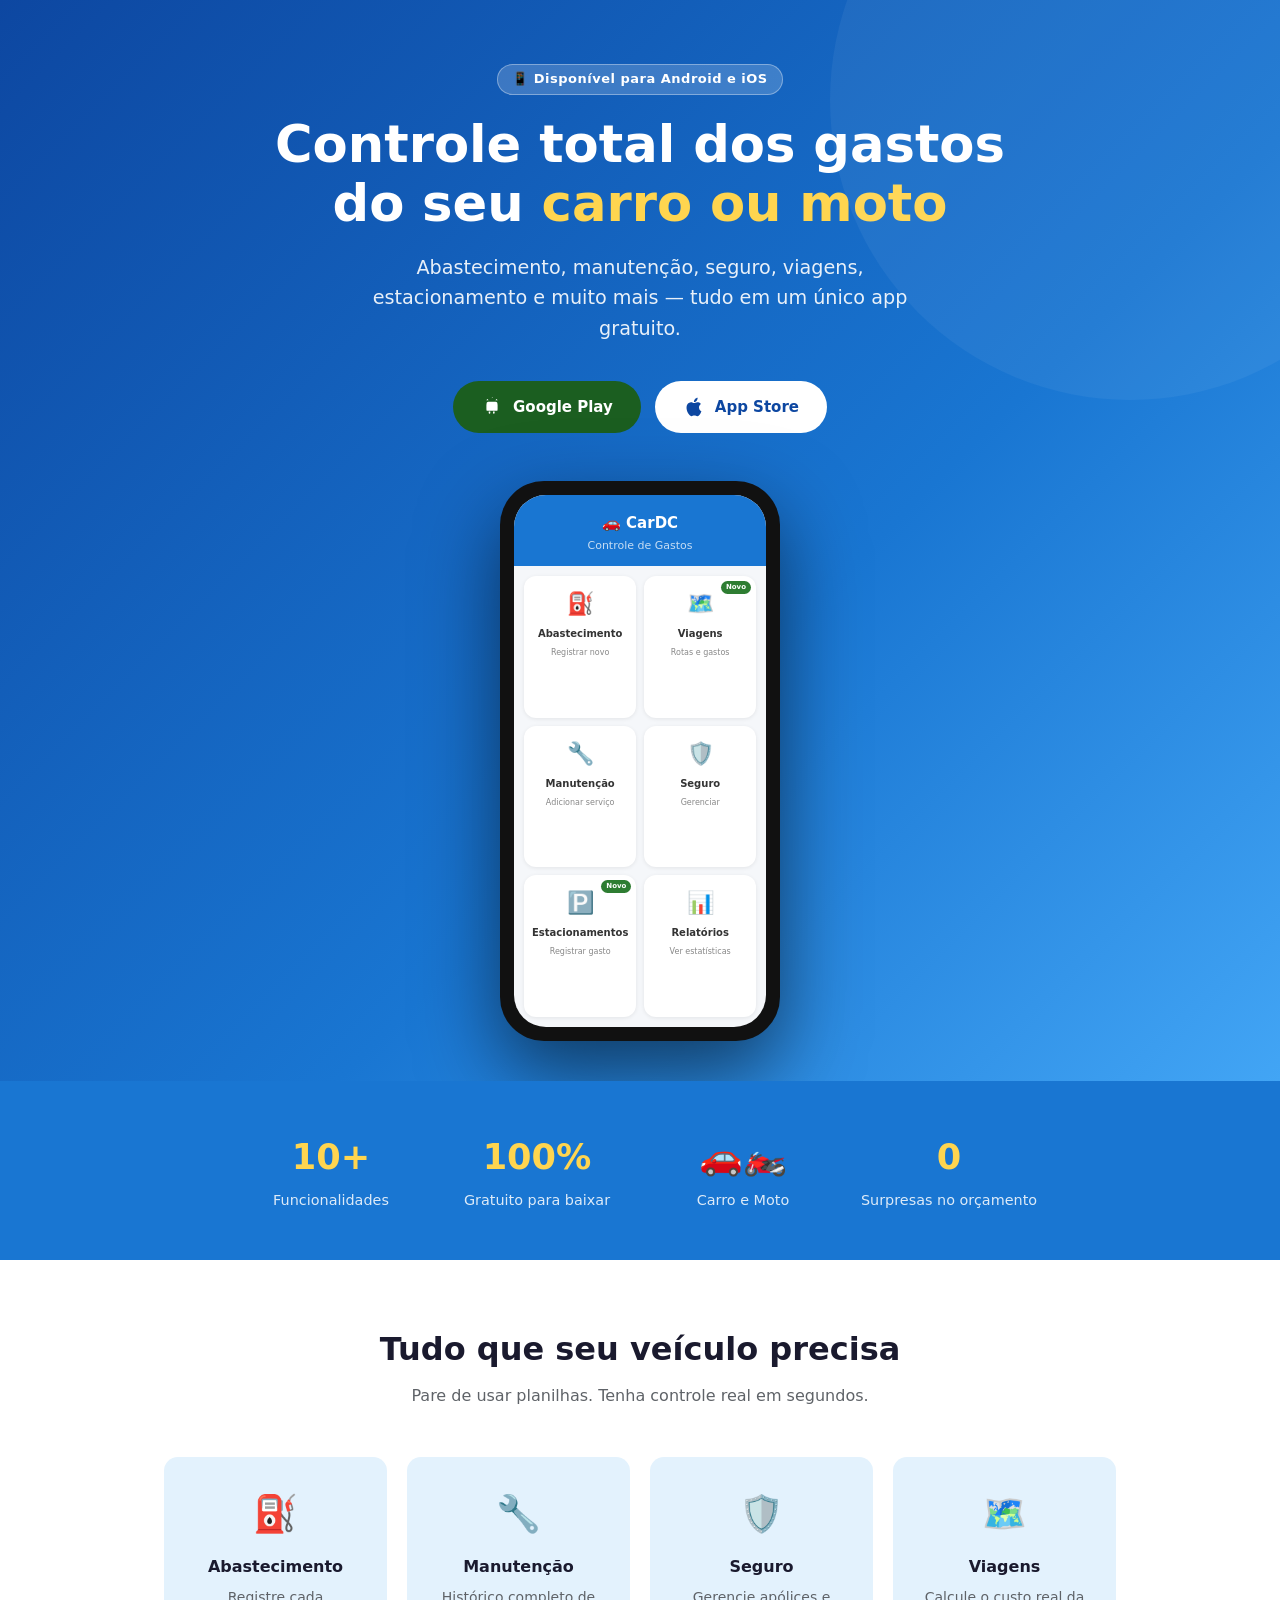
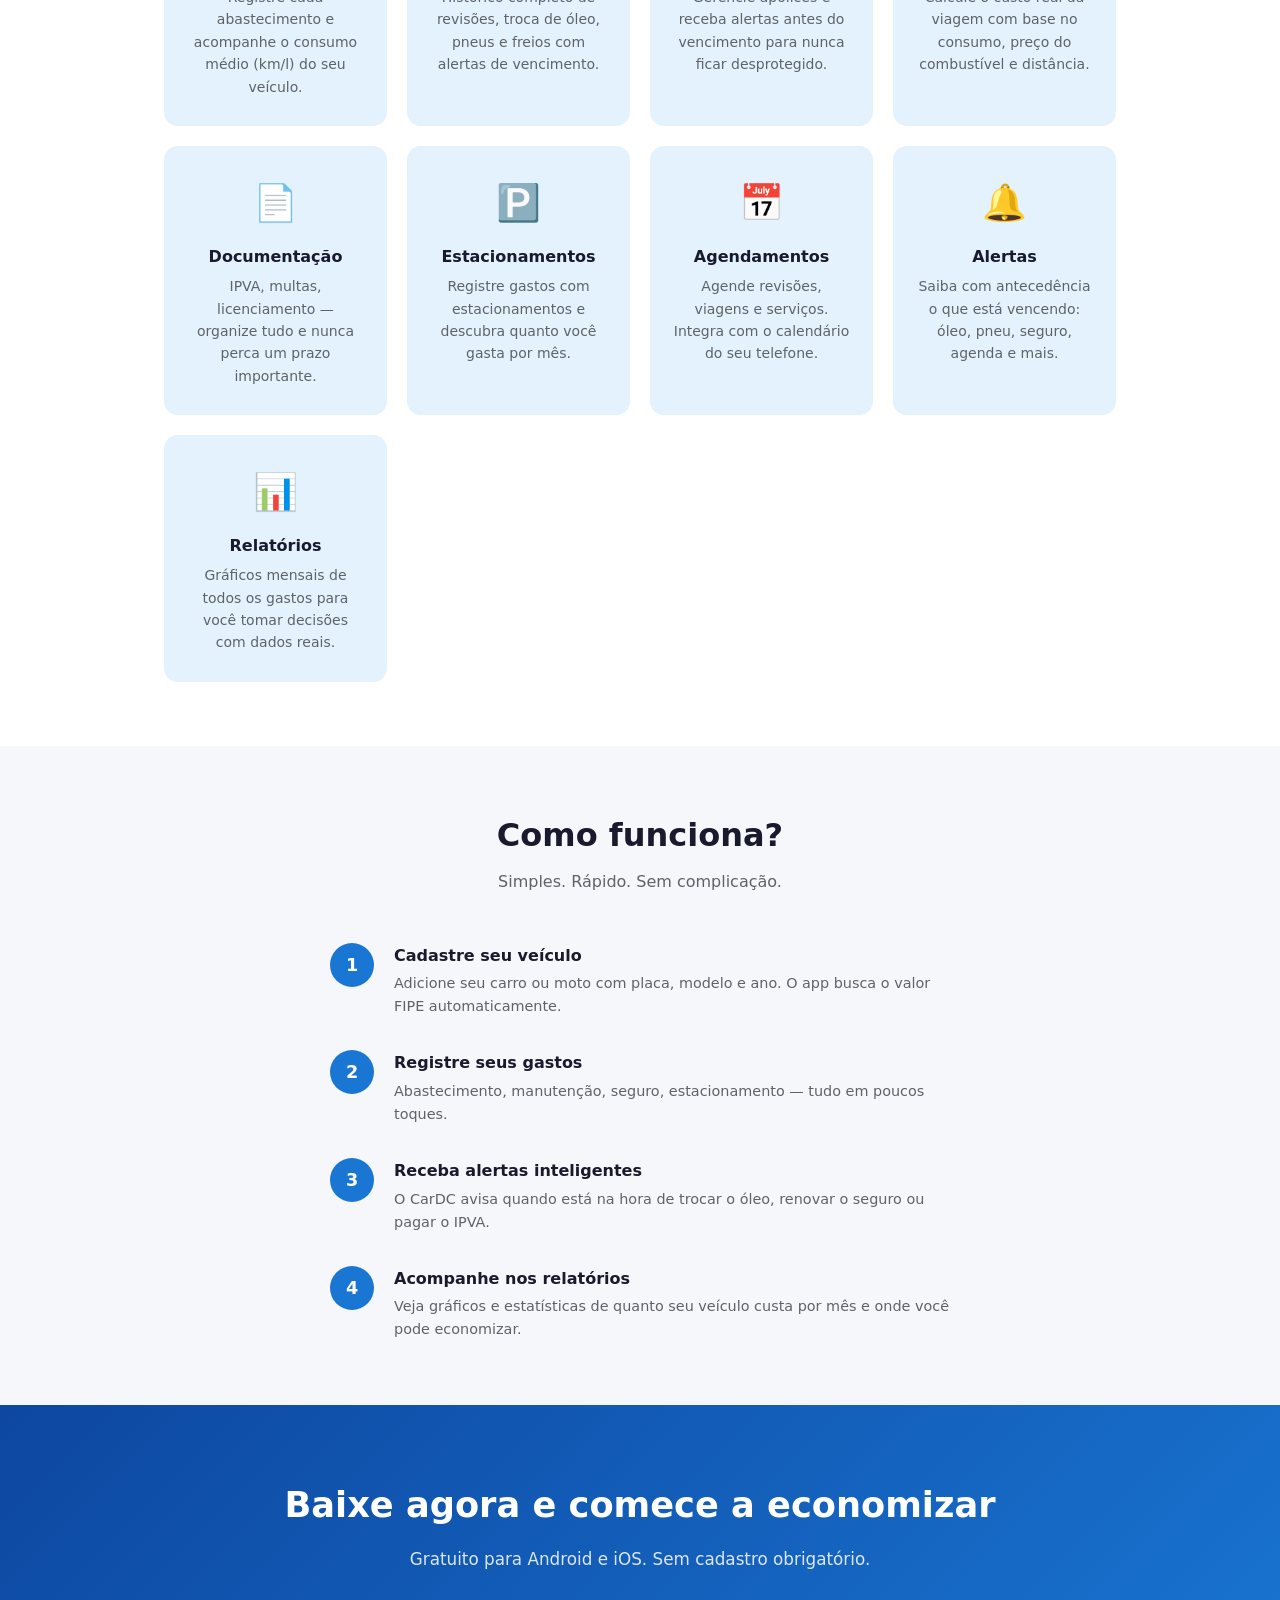
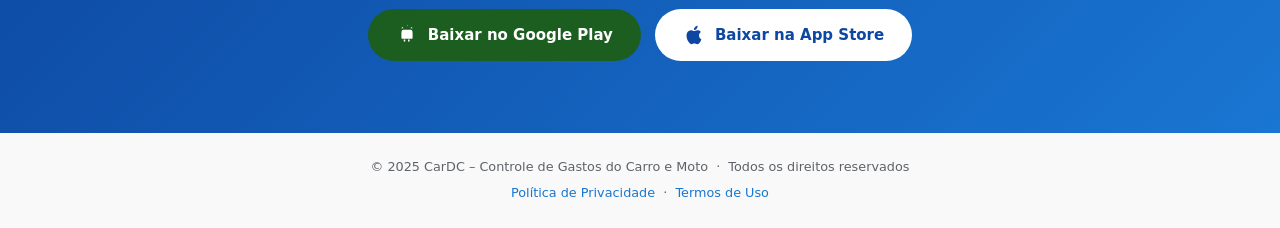
==== commit c5a4d201: "Refactor website layout and styles; update HTML structure, remove unused images, and enhance SEO met" ====
--- a/index.html
+++ b/index.html
@@ -1,443 +1,234 @@
 <!DOCTYPE html>
 <html lang="pt-BR">
-  <head>
-    <meta charset="utf-8" />
-    <meta name="viewport" content="width=device-width, initial-scale=1" />
-    <title>CarDC — Convite para Testadores</title>
-    <meta
-      name="description"
-      content="Convite para baixar e testar o CarDC. Cupom FREE90 por 90 dias no plano anual."
-    />
-    <!-- Bootstrap 5 CDN -->
-    <link
-      href="https://cdn.jsdelivr.net/npm/bootstrap@5.3.2/dist/css/bootstrap.min.css"
-      rel="stylesheet"
-    />
-    <link rel="stylesheet" href="css/style.css" />
-    <!-- Favicon -->
-    <link rel="icon" type="image/png" href="img/icone.png" />
-  </head>
-  <body>
-    <nav class="navbar navbar-dark topbar py-3">
-      <div class="container">
-        <div class="d-flex align-items-center gap-3">
-          <div
-            style="
-              width: 44px;
-              height: 44px;
-              border-radius: 10px;
-              background: linear-gradient(135deg, var(--accent), #3b82f6);
-              display: flex;
-              align-items: center;
-              justify-content: center;
-              font-weight: 700;
-              color: #071019;
-            "
-          >
-          </div>
-          <div>
-            <div class="h5 mb-0">CarDC</div>
-            <div class="small-muted">
-              Controle de combustível, manutenção e custos
-            </div>
-          </div>
-        </div>
-        <div>
-          <a href="#download" class="btn btn-outline-light btn-sm m-2"
-            >Baixe Agora</a
-          >
-        </div>
-      </div>
-    </nav>
-
-    <header class="py-5">
-      <div class="container">
-        <div class="row align-items-center">
-          <div class="col-lg-7">
-            <div class="car-gif-wrapper mb-3 text-center p-5">
-              <img
-                src="img/car-12628_256.gif"
-                alt="Carro animado"
-                class="car-gif"
-              />
-            </div>
-            <h1 class="display-6 fw-bold">
-              Convite para testar o
-              <span style="color: var(--accent)"
-                >CarDC - Controle de Gastos do seu Veículo</span
-              >
-            </h1>
-            <p class="lead text-grey mt-3">
-              Ajude a melhorar o app testando e ganhe um
-              <strong>cupom de 90 dias</strong> no plano anual.
-            </p>
-
-            <!-- <div class="d-flex flex-wrap gap-2 align-items-center mt-3">
-              <a
-                id="appstore"
-                href="https://apps.apple.com/br/app/cardc/id6754003722"
-                class="btn btn-light btn-lg me-2"
-                aria-label="Baixar na App Store"
-              >
-                <img
-                  src="https://upload.wikimedia.org/wikipedia/commons/6/67/App_Store_%28iOS%29.svg"
-                  alt="App Store"
-                  style="
-                    height: 20px;
-                    vertical-align: middle;
-                    margin-right: 8px;
-                  "
-                />
-                App Store
-              </a>
-              <a
-                id="playstore"
-                href="https://play.google.com/store/apps/details?id=com.dorcaschagas.car_controll"
-                class="btn btn-accent btn-lg"
-                aria-label="Baixar no Google Play"
-                >Google Play</a
-              >
-            </div> -->
-
-            <div class="mt-4">
-              <div class="coupon d-inline-block">
-                <div class="fw-semibold">
-                  Cupom teste: <span class="fw-bold">FREE90</span>
-                </div>
-                <div class="small-muted">
-                  Validade: 90 dias após resgate. Use ao ativar o plano anual.
-                </div>
-                <a
-                  id="playstore"
-                  href="https://apps.apple.com/redeem?ctx=offercodes&id=6754003722&code=FREE90"
-                  class="btn btn-accent bg-white btn-lg col-12 col-md-8 m-2"
-                >
-                  Resgatar Código no iOS e<br />
-                  <small>Baixar App</small>
-                </a>
-                <a
-                  id="playstore"
-                  href="https://play.google.com/redeem?code=FREE90"
-                  class="btn btn-accent btn-lg col-12 col-md-8 m-2"
-                >
-                  Resgatar Código no Android e<br />
-                  <small>Baixar App</small>
-                </a>
-              </div>
-            </div>
-
-            <!-- <p class="mt-4 small-muted">
-              Vou compartilhar esse convite em grupos de WhatsApp, Facebook e
-              LinkedIn — se puder, baixe, teste e deixe sua avaliação. Seu
-              feedback é essencial.
-            </p> -->
-          </div>
-
-          <div class="col-lg-5 mt-4 mt-lg-0 text-center">
-
-            <div class="">
-              <img
-                src="img/icone.png"
-                alt="Print CarDC"
-                class="print-image mb-3"
-                style="height: 280px;"
-              />
-              <div class="small-muted">
-
-              </div>
-            </div>
-          </div>
-        </div>
-      </div>
-    </header>
-
-    <main class="pb-5">
-      <div class="container">
-        <section class="mb-4">
-          <div class="row gy-4">
-            <div class="col-12">
-              <div class="d-flex justify-content-between align-items-center">
-                <h3 class="mb-0">Principais funcionalidades</h3>
-                <div class="small-muted">
-                  <!-- 4 telas principais com descrição rápida -->
-                </div>
-              </div>
-            </div>
-
-            <!-- Feature 1 --> 
-            <div class="col-12">
-              <div class="row align-items-center g-3 feature-card">
-                <div class="col-md-5 text-center">
-                  <img
-                    src="img/fuel-8327_256.gif"
-                    alt="Abastecimentos"
-                    class="print-image"
-                    style="height: 280px; width: auto;"
-                  />
-                </div>
-                <div class="col-md-7">
-                  <h5>Controle de abastecimentos</h5>
-                  <p class="small-muted">
-                    Registre abastecimentos com preço, litros e odômetro. O
-                    CarDC calcula automaticamente o consumo médio por km e
-                    mostra histórico por período.
-                  </p>
-                  <!-- <a
-                    class="learn-link"
-                    data-bs-toggle="collapse"
-                    href="#more1"
-                    role="button"
-                    aria-expanded="false"
-                    aria-controls="more1"
-                    >Saiba mais</a
-                  > -->
-                  <!-- <div class="collapse mt-2" id="more1">
-                    <div class="small-muted">
-                      Ex.: adicionar abastecimento com foto do comprovante;
-                      filtro por veículo e exportação CSV para planilhas.
-                    </div>
-                  </div> -->
-                </div>
-              </div>
-            </div>
-
-            <!-- Feature 2 -->
-            <div class="col-12">
-              <div
-                class="row align-items-center g-3 feature-card flex-md-row-reverse"
-              >
-                <div class="col-md-5">
-                  <img
-                    src="img/high-3999.gif"
-                    alt="Alertas de manutenção"
-                    class="print-image"
-                    style="height: 280px"
-                  />
-                </div>
-                <div class="col-md-7">
-                  <h5>Alertas de manutenção</h5>
-                  <p class="small-muted">
-                    Lembretes para trocas de óleo, revisão, pneus e
-                    outros serviços. Configuração por km ou por data.
-                  </p>
-                  <!-- <a
-                    class="learn-link"
-                    data-bs-toggle="collapse"
-                    href="#more2"
-                    role="button"
-                    aria-expanded="false"
-                    aria-controls="more2"
-                    >Saiba mais</a
-                  >
-                  <div class="collapse mt-2" id="more2">
-                    <div class="small-muted">
-                      Notificações locais no celular; lista de oficinas
-                      favoritas e opção de adicionar custos à manutenção.
-                    </div>
-                  </div> -->
-                </div>
-              </div>
-            </div>
-
-            <!-- Feature 3 -->
-            <div class="col-12">
-              <div class="row align-items-center g-3 feature-card">
-                <div class="col-md-5">
-                  <img
-                    src="img/growth-2716_256.gif"
-                    alt="Desempenho"
-                    class="print-image"
-                    style="height: 280px"
-                  />
-                </div>
-                <div class="col-md-7">
-                  <h5>Desempenho e estatísticas</h5>
-                  <p class="small-muted">
-                    Gráficos de consumo, custo por km e comparativos mensais
-                    para você entender onde está gastando mais.
-                  </p>
-                  <!-- <a
-                    class="learn-link"
-                    data-bs-toggle="collapse"
-                    href="#more3"
-                    role="button"
-                    aria-expanded="false"
-                    aria-controls="more3"
-                    >Saiba mais</a
-                  >
-                  <div class="collapse mt-2" id="more3">
-                    <div class="small-muted">
-                      Exportação de relatórios em PDF; filtros por período e por
-                      veículo.
-                    </div>
-                  </div> -->
-                </div>
-              </div>
-            </div>
-
-            <!-- Feature 4 -->
-            <div class="col-12">
-              <div
-                class="row align-items-center g-3 feature-card flex-md-row-reverse"
-              >
-                <div class="col-md-5">
-                  <img
-                    src="img/money-5944_256.gif"
-                    alt="Histórico"
-                    class="print-image"
-                    style="height: 280px"
-                  />
-                </div>
-                <div class="col-md-7">
-                  <h5>Histórico completo</h5>
-                  <p class="small-muted">
-                    Acompanhe todas as manutenções, abastecimentos e gastos por
-                    Veículo.
-                  </p>
-                  <!-- <a
-                    class="learn-link"
-                    data-bs-toggle="collapse"
-                    href="#more4"
-                    role="button"
-                    aria-expanded="false"
-                    aria-controls="more4"
-                    >Saiba mais</a
-                  >
-                  <div class="collapse mt-2" id="more4">
-                    <div class="small-muted">
-                      Anotações por serviço, anexos (foto de nota) e marcação do
-                      custo como reembolsável ou não.
-                    </div>
-                  </div>-->
-                </div>
-              </div>
-            </div>
-          </div>
-        </section>
-
-        <!-- Incentivo / feedback -->
-        <section class="py-4">
-          <div class="row">
-            <div class="col-md-8">
-              <div class="feature-card">
-                <h4 class="mb-2">Me ajude a melhorar o CarDC 🚀</h4>
-                <p class="small-muted mb-2">
-                  Estou buscando pessoas para testar o app. Se puder, baixe, use
-                  por alguns dias e deixe sua opinião na Play Store — isso ajuda
-                  muito a dar movimento ao app.
-                </p>
-                <div class="d-flex gap-2 align-items-center">
-                  <a
-                    href="https://play.google.com/store/apps/details?id=com.dorcaschagas.car_controll"
-                    class="btn btn-outline-light"
-                    >Avalie na Play Store</a
-                  >
-                  <a
-                    href="https://apps.apple.com/br/app/cardc/id6754003722"
-                    class="btn btn-outline-light"
-                    >Avalie na App Store</a
-                  >
-                  <!-- <a href="#" class="btn btn-light">Enviar feedback (e-mail)</a> -->
-                </div>
-              </div>
-            </div>
-            <!-- <div class="col-md-4 mt-3 mt-md-0 text-md-end">
-              <div class="small-muted">Compartilhe o convite:</div>
-              <div class="d-flex gap-2 justify-content-md-end mt-2 app-badges">
-                <a
-                  href="#"
-                  title="Compartilhar no WhatsApp"
-                  aria-label="Compartilhar WhatsApp"
-                  ><img
-                    src="https://cdn.iconscout.com/icon/free/png-256/whatsapp-210-569462.png"
-                    alt="WhatsApp"
-                /></a>
-                <a
-                  href="#"
-                  title="Compartilhar no Facebook"
-                  aria-label="Compartilhar Facebook"
-                  ><img
-                    src="https://cdn.iconscout.com/icon/free/png-256/facebook-224-498412.png"
-                    alt="Facebook"
-                /></a>
-                <a
-                  href="#"
-                  title="Compartilhar no LinkedIn"
-                  aria-label="Compartilhar LinkedIn"
-                  ><img
-                    src="https://cdn.iconscout.com/icon/free/png-256/linkedin-97-498467.png"
-                    alt="LinkedIn"
-                /></a>
-              </div>
-            </div> -->
-          </div>
-        </section>
-
-        <!-- Download / links -->
-        <section id="download" class="py-4">
-          <div class="row">
-            <div class="col-md-8">
-              <div class="feature-card d-flex gap-3 align-items-center">
-                <div>
-                  <h5 class="mb-1">Pronto para testar?</h5>
-                  <div class="small-muted">
-                    Clique abaixo para baixar. Depois, use o cupom
-                    <strong>FREE90</strong> ao assinar o plano anual.
-                  </div>
-                  <a
-                    href="https://apps.apple.com/redeem?ctx=offercodes&id=6754003722&code=FREE90"
-                    class="btn btn-accent btn-lg bg-white col-12 col-md-8 m-2" 
-                  >
-                    Resgatar no iOS
-                  </a>
-                  <a
-                    href="https://play.google.com/redeem?code=FREE90"
-                    class="btn btn-accent btn-lg col-12 col-md-8 m-2"
-                  >
-                    Resgatar no Android
-                  </a>
-                </div>
-                <!-- <div class="ms-auto d-flex gap-2">
-                  <a
-                    href="https://apps.apple.com/br/app/cardc/id6754003722"
-                    class="btn btn-light"
-                    >App Store</a
-                  >
-                  <a
-                    href="https://play.google.com/store/apps/details?id=com.dorcaschagas.car_controll"
-                    class="btn btn-accent"
-                    >Google Play</a
-                  >
-                </div> -->
-              </div>
-            </div>
-            <!-- <div class="col-md-4 mt-3 mt-md-0 text-md-end small-muted">
-              <div>
-                Quer ver mais detalhes das funcionalidades?
-                <a href="#" class="learn-link">Página completa</a>
-              </div>
-            </div> -->
-          </div>
-        </section>
-      </div>
-    </main>
-
-    <footer class="py-4">
-      <div class="container">
-        <div class="row align-items-center">
-          <div class="col-md-6 small-muted">
-            © <span id="year"></span> CarDC — Todos os direitos reservados
-          </div>
-          <!-- <div class="col-md-6 text-md-end">
-            <a href="#" class="small-muted me-3">Política de Privacidade</a>
-            <a href="#" class="small-muted">Termos de Uso</a>
-          </div> -->
-        </div>
-      </div>
-    </footer>
-
-    <!-- Bootstrap JS -->
-    <script src="https://cdn.jsdelivr.net/npm/bootstrap@5.3.2/dist/js/bootstrap.bundle.min.js"></script>
-    <script src="js/script.js"></script>
-  </body>
+<head>
+  <meta charset="UTF-8" />
+  <meta name="viewport" content="width=device-width, initial-scale=1.0" />
+
+  <!-- SEO / Palavras-chave -->
+  <title>CarDC – Controle de Gastos do Carro e Moto | App Gratuito</title>
+  <meta name="description" content="Controle todos os gastos do seu carro ou moto: abastecimento, manutenção, seguro, IPVA, estacionamento e muito mais. Baixe grátis para Android e iOS." />
+  <meta name="keywords" content="controle de gastos carro, app controle veículo, aplicativo manutenção carro, controle abastecimento, gestão carro, app carro android, app carro iphone, controle combustível, lembrete troca de óleo, seguro veicular app, controle moto, CarDC" />
+
+  <!-- Open Graph (para anúncios e compartilhamento) -->
+  <meta property="og:title" content="CarDC – Controle Total do Seu Carro" />
+  <meta property="og:description" content="Abastecimento, manutenção, seguro, viagens e muito mais. Tudo em um app gratuito." />
+  <meta property="og:type" content="website" />
+  <link rel="stylesheet" href="css/style.css">
+</head>
+<body>
+
+<!-- Palavras-chave ocultas para SEO -->
+<span class="keywords-seo">
+  controle de gastos carro app android ios, aplicativo para controlar gastos do carro,
+  app manutenção carro, controle abastecimento veículo, lembrete troca de óleo,
+  app seguro carro, controle ipva multa, gastos com carro app gratuito,
+  controle combustível km litro, app moto controle gastos, melhor app para carro brasil
+</span>
+
+<!-- ── HERO ────────────────────────────────────────────── -->
+<section class="hero">
+  <div class="hero-badge">📱 Disponível para Android e iOS</div>
+  <h1>Controle total dos gastos<br>do seu <span>carro ou moto</span></h1>
+  <p>Abastecimento, manutenção, seguro, viagens, estacionamento e muito mais — tudo em um único app gratuito.</p>
+
+  <div class="cta-group">
+    <a href="https://play.google.com/store/apps/details?id=com.dorcaschagas.car_controll&pcampaignid=web_share" class="btn btn-android">
+      <svg viewBox="0 0 24 24"><path d="M17.523 15.341c-.32 0-.578-.259-.578-.578V9.237c0-.32.259-.578.578-.578s.578.259.578.578v5.526c0 .319-.259.578-.578.578zm-11.046 0c-.32 0-.578-.259-.578-.578V9.237c0-.32.259-.578.578-.578s.578.259.578.578v5.526c0 .319-.258.578-.578.578zm1.945 3.146c0 .475.385.86.86.86s.86-.385.86-.86v-1.573H8.422v1.573zm4.717 0c0 .475.385.86.86.86s.86-.385.86-.86v-1.573h-1.72v1.573zM6.1 8.085C6.1 7.074 6.932 6.25 7.95 6.25h8.1c1.018 0 1.85.824 1.85 1.835v8.033H6.1V8.085zm5.55-5.585L12.5 1l.5 1h-1.35zM7.2 3.2l1 1.5H5.7L7.2 3.2zm9.6 0l1.5 1.5H15.8L16.8 3.2z"/></svg>
+      Google Play
+    </a>
+    <a href="https://apps.apple.com/us/app/orthocal-dental-analyses/id6636519508" class="btn btn-ios">
+      <svg viewBox="0 0 24 24"><path d="M18.71 19.5c-.83 1.24-1.71 2.45-3.05 2.47-1.34.03-1.77-.79-3.29-.79-1.53 0-2 .77-3.27.82-1.31.05-2.3-1.32-3.14-2.53C4.25 17 2.94 12.45 4.7 9.39c.87-1.52 2.43-2.48 4.12-2.51 1.28-.02 2.5.87 3.29.87.78 0 2.26-1.07 3.8-.91.65.03 2.47.26 3.64 1.98-.09.06-2.17 1.28-2.15 3.81.03 3.02 2.65 4.03 2.68 4.04-.03.07-.42 1.44-1.38 2.83M13 3.5c.73-.83 1.94-1.46 2.94-1.5.13 1.17-.34 2.35-1.04 3.19-.69.85-1.83 1.51-2.95 1.42-.15-1.15.41-2.35 1.05-3.11z"/></svg>
+      App Store
+    </a>
+  </div>
+
+  <!-- Mockup do celular -->
+  <div class="mockup-wrap">
+    <div class="phone">
+      <div class="phone-screen">
+        <div class="phone-topbar">
+          🚗 CarDC
+          <small>Controle de Gastos</small>
+        </div>
+        <div class="phone-grid">
+          <div class="phone-card">
+            <div class="icon">⛽</div>
+            <div class="label">Abastecimento</div>
+            <div class="sub">Registrar novo</div>
+          </div>
+          <div class="phone-card">
+            <div class="new-badge">Novo</div>
+            <div class="icon">🗺️</div>
+            <div class="label">Viagens</div>
+            <div class="sub">Rotas e gastos</div>
+          </div>
+          <div class="phone-card">
+            <div class="icon">🔧</div>
+            <div class="label">Manutenção</div>
+            <div class="sub">Adicionar serviço</div>
+          </div>
+          <div class="phone-card">
+            <div class="icon">🛡️</div>
+            <div class="label">Seguro</div>
+            <div class="sub">Gerenciar</div>
+          </div>
+          <div class="phone-card">
+            <div class="new-badge">Novo</div>
+            <div class="icon">🅿️</div>
+            <div class="label">Estacionamentos</div>
+            <div class="sub">Registrar gasto</div>
+          </div>
+          <div class="phone-card">
+            <div class="icon">📊</div>
+            <div class="label">Relatórios</div>
+            <div class="sub">Ver estatísticas</div>
+          </div>
+        </div>
+      </div>
+    </div>
+  </div>
+</section>
+
+<!-- ── STATS ─────────────────────────────────────────────── -->
+<div class="stats">
+  <div class="stats-inner">
+    <div>
+      <div class="stat-num">10+</div>
+      <div class="stat-lbl">Funcionalidades</div>
+    </div>
+    <div>
+      <div class="stat-num">100%</div>
+      <div class="stat-lbl">Gratuito para baixar</div>
+    </div>
+    <div>
+      <div class="stat-num">🚗🏍️</div>
+      <div class="stat-lbl">Carro e Moto</div>
+    </div>
+    <div>
+      <div class="stat-num">0</div>
+      <div class="stat-lbl">Surpresas no orçamento</div>
+    </div>
+  </div>
+</div>
+
+<!-- ── FEATURES ──────────────────────────────────────────── -->
+<div class="section">
+  <h2 class="section-title">Tudo que seu veículo precisa</h2>
+  <p class="section-sub">Pare de usar planilhas. Tenha controle real em segundos.</p>
+
+  <div class="features-grid">
+    <div class="feature-card">
+      <div class="feature-icon">⛽</div>
+      <h3>Abastecimento</h3>
+      <p>Registre cada abastecimento e acompanhe o consumo médio (km/l) do seu veículo.</p>
+    </div>
+    <div class="feature-card">
+      <div class="feature-icon">🔧</div>
+      <h3>Manutenção</h3>
+      <p>Histórico completo de revisões, troca de óleo, pneus e freios com alertas de vencimento.</p>
+    </div>
+    <div class="feature-card">
+      <div class="feature-icon">🛡️</div>
+      <h3>Seguro</h3>
+      <p>Gerencie apólices e receba alertas antes do vencimento para nunca ficar desprotegido.</p>
+    </div>
+    <div class="feature-card">
+      <div class="feature-icon">🗺️</div>
+      <h3>Viagens</h3>
+      <p>Calcule o custo real da viagem com base no consumo, preço do combustível e distância.</p>
+    </div>
+    <div class="feature-card">
+      <div class="feature-icon">📄</div>
+      <h3>Documentação</h3>
+      <p>IPVA, multas, licenciamento — organize tudo e nunca perca um prazo importante.</p>
+    </div>
+    <div class="feature-card">
+      <div class="feature-icon">🅿️</div>
+      <h3>Estacionamentos</h3>
+      <p>Registre gastos com estacionamentos e descubra quanto você gasta por mês.</p>
+    </div>
+    <div class="feature-card">
+      <div class="feature-icon">📅</div>
+      <h3>Agendamentos</h3>
+      <p>Agende revisões, viagens e serviços. Integra com o calendário do seu telefone.</p>
+    </div>
+    <div class="feature-card">
+      <div class="feature-icon">🔔</div>
+      <h3>Alertas</h3>
+      <p>Saiba com antecedência o que está vencendo: óleo, pneu, seguro, agenda e mais.</p>
+    </div>
+    <div class="feature-card">
+      <div class="feature-icon">📊</div>
+      <h3>Relatórios</h3>
+      <p>Gráficos mensais de todos os gastos para você tomar decisões com dados reais.</p>
+    </div>
+  </div>
+</div>
+
+<!-- ── COMO FUNCIONA ──────────────────────────────────────── -->
+<div style="background:#f5f7fa; padding: 64px 24px;">
+  <div style="max-width:1000px; margin:0 auto;">
+    <h2 class="section-title">Como funciona?</h2>
+    <p class="section-sub">Simples. Rápido. Sem complicação.</p>
+
+    <div class="steps">
+      <div class="step">
+        <div class="step-num">1</div>
+        <div>
+          <h3>Cadastre seu veículo</h3>
+          <p>Adicione seu carro ou moto com placa, modelo e ano. O app busca o valor FIPE automaticamente.</p>
+        </div>
+      </div>
+      <div class="step">
+        <div class="step-num">2</div>
+        <div>
+          <h3>Registre seus gastos</h3>
+          <p>Abastecimento, manutenção, seguro, estacionamento — tudo em poucos toques.</p>
+        </div>
+      </div>
+      <div class="step">
+        <div class="step-num">3</div>
+        <div>
+          <h3>Receba alertas inteligentes</h3>
+          <p>O CarDC avisa quando está na hora de trocar o óleo, renovar o seguro ou pagar o IPVA.</p>
+        </div>
+      </div>
+      <div class="step">
+        <div class="step-num">4</div>
+        <div>
+          <h3>Acompanhe nos relatórios</h3>
+          <p>Veja gráficos e estatísticas de quanto seu veículo custa por mês e onde você pode economizar.</p>
+        </div>
+      </div>
+    </div>
+  </div>
+</div>
+
+<!-- ── CTA FINAL ──────────────────────────────────────────── -->
+<div class="cta-final">
+  <h2>Baixe agora e comece a economizar</h2>
+  <p>Gratuito para Android e iOS. Sem cadastro obrigatório.</p>
+  <div class="cta-group">
+    <a href="https://play.google.com/store/apps/details?id=com.dorcaschagas.car_controll&pcampaignid=web_share" class="btn btn-android">
+      <svg viewBox="0 0 24 24"><path d="M17.523 15.341c-.32 0-.578-.259-.578-.578V9.237c0-.32.259-.578.578-.578s.578.259.578.578v5.526c0 .319-.259.578-.578.578zm-11.046 0c-.32 0-.578-.259-.578-.578V9.237c0-.32.259-.578.578-.578s.578.259.578.578v5.526c0 .319-.258.578-.578.578zm1.945 3.146c0 .475.385.86.86.86s.86-.385.86-.86v-1.573H8.422v1.573zm4.717 0c0 .475.385.86.86.86s.86-.385.86-.86v-1.573h-1.72v1.573zM6.1 8.085C6.1 7.074 6.932 6.25 7.95 6.25h8.1c1.018 0 1.85.824 1.85 1.835v8.033H6.1V8.085zm5.55-5.585L12.5 1l.5 1h-1.35zM7.2 3.2l1 1.5H5.7L7.2 3.2zm9.6 0l1.5 1.5H15.8L16.8 3.2z"/></svg>
+      Baixar no Google Play
+    </a>
+    <a href="https://apps.apple.com/us/app/orthocal-dental-analyses/id6636519508" class="btn btn-ios">
+      <svg viewBox="0 0 24 24"><path d="M18.71 19.5c-.83 1.24-1.71 2.45-3.05 2.47-1.34.03-1.77-.79-3.29-.79-1.53 0-2 .77-3.27.82-1.31.05-2.3-1.32-3.14-2.53C4.25 17 2.94 12.45 4.7 9.39c.87-1.52 2.43-2.48 4.12-2.51 1.28-.02 2.5.87 3.29.87.78 0 2.26-1.07 3.8-.91.65.03 2.47.26 3.64 1.98-.09.06-2.17 1.28-2.15 3.81.03 3.02 2.65 4.03 2.68 4.04-.03.07-.42 1.44-1.38 2.83M13 3.5c.73-.83 1.94-1.46 2.94-1.5.13 1.17-.34 2.35-1.04 3.19-.69.85-1.83 1.51-2.95 1.42-.15-1.15.41-2.35 1.05-3.11z"/></svg>
+      Baixar na App Store
+    </a>
+  </div>
+</div>
+
+<!-- ── FOOTER ──────────────────────────────────────────────── -->
+<footer>
+  <p>© 2025 CarDC – Controle de Gastos do Carro e Moto &nbsp;·&nbsp; Todos os direitos reservados</p>
+  <p style="margin-top:6px;">
+    <a href="#" style="color:#1976D2; text-decoration:none;">Política de Privacidade</a>
+    &nbsp;·&nbsp;
+    <a href="#" style="color:#1976D2; text-decoration:none;">Termos de Uso</a>
+  </p>
+</footer>
+
+</body>
 </html>
--- a/css/style.css
+++ b/css/style.css
@@ -1,77 +1,376 @@
-:root {
-  --bg: #0b0b0d; /* quase preto */
-  --card: #0f1720; /* dark card */
-  --muted: #9aa4b2;
-  --accent: #0ea5e9; /* azul vibrante */
-  --glass: rgba(255, 255, 255, 0.04);
-}
-html,
-body {
-  height: 100%;
-}
-body {
-  background: linear-gradient(180deg, #050506 0%, #071019 100%);
-  color: #e6eef6;
-  font-family: Inter, Poppins, system-ui, -apple-system, "Segoe UI", Roboto,
-    "Helvetica Neue", Arial;
-  -webkit-font-smoothing: antialiased;
-  -moz-osx-font-smoothing: grayscale;
-}
-.topbar {
-  backdrop-filter: blur(6px);
-  background: linear-gradient(
-    90deg,
-    rgba(255, 255, 255, 0.02),
-    rgba(255, 255, 255, 0.01)
-  );
-}
-.btn-accent {
-  background: var(--accent);
-  color: #071019;
-  border: 0;
-  font-weight: 600;
-}
-.feature-card {
-  background: var(--card);
-  border-radius: 12px;
-  padding: 18px;
-  border: 1px solid rgba(255, 255, 255, 0.03);
-}
-.app-badges img {
-  height: 44px;
-}
-.print-image {
-  width: 100%;
-  /* height: 280px; */
-  object-fit: cover;
-  border-radius: 8px;
-  border: 1px solid rgba(255, 255, 255, 0.04);
-}
-.coupon {
-  background: linear-gradient(
-    90deg,
-    rgba(14, 165, 233, 0.12),
-    rgba(14, 165, 233, 0.04)
-  );
-  padding: 12px;
-  border-radius: 10px;
-  border: 1px dashed rgba(14, 165, 233, 0.18);
-}
-.small-muted {
-  color: var(--muted);
-  font-size: 0.95rem;
-}
-.learn-link {
-  color: var(--accent);
-  text-decoration: none;
-  font-weight: 600;
-}
-/* responsive tweaks */
-@media (max-width: 767px) {
-  .print-image {
-    height: 220px;
-  }
-  .app-badges img {
-    height: 40px;
-  }
-}
+ *,
+ *::before,
+ *::after {
+   box-sizing: border-box;
+   margin: 0;
+   padding: 0;
+ }
+
+ :root {
+   --blue: #1976D2;
+   --blue-dk: #0D47A1;
+   --blue-lt: #E3F2FD;
+   --text: #1a1a2e;
+   --muted: #5f6368;
+   --white: #ffffff;
+   --radius: 14px;
+ }
+
+ body {
+   font-family: 'Segoe UI', system-ui, sans-serif;
+   color: var(--text);
+   background: var(--white);
+   line-height: 1.6;
+ }
+
+ /* ── HERO ── */
+ .hero {
+   background: linear-gradient(135deg, var(--blue-dk) 0%, var(--blue) 60%, #42A5F5 100%);
+   color: var(--white);
+   padding: 64px 24px 80px;
+   text-align: center;
+   position: relative;
+   overflow: hidden;
+ }
+
+ .hero::before {
+   content: '';
+   position: absolute;
+   width: 600px;
+   height: 600px;
+   border-radius: 50%;
+   background: rgba(255, 255, 255, .05);
+   top: -200px;
+   right: -150px;
+ }
+
+ .hero-badge {
+   display: inline-block;
+   background: rgba(255, 255, 255, .18);
+   border: 1px solid rgba(255, 255, 255, .35);
+   border-radius: 20px;
+   padding: 4px 14px;
+   font-size: 13px;
+   font-weight: 600;
+   letter-spacing: .5px;
+   margin-bottom: 20px;
+ }
+
+ .hero h1 {
+   font-size: clamp(2rem, 5vw, 3.2rem);
+   font-weight: 800;
+   line-height: 1.15;
+   margin-bottom: 20px;
+ }
+
+ .hero h1 span {
+   color: #FFD54F;
+ }
+
+ .hero p {
+   font-size: clamp(1rem, 2.5vw, 1.2rem);
+   opacity: .9;
+   max-width: 560px;
+   margin: 0 auto 36px;
+ }
+
+ .cta-group {
+   display: flex;
+   gap: 14px;
+   justify-content: center;
+   flex-wrap: wrap;
+ }
+
+ .btn {
+   display: inline-flex;
+   align-items: center;
+   gap: 10px;
+   padding: 14px 28px;
+   border-radius: 50px;
+   font-size: 15px;
+   font-weight: 700;
+   text-decoration: none;
+   transition: transform .15s, box-shadow .15s;
+   cursor: pointer;
+ }
+
+ .btn:hover {
+   transform: translateY(-2px);
+   box-shadow: 0 8px 24px rgba(0, 0, 0, .25);
+ }
+
+ .btn-android {
+   background: #1B5E20;
+   color: var(--white);
+ }
+
+ .btn-ios {
+   background: var(--white);
+   color: var(--blue-dk);
+ }
+
+ .btn svg {
+   width: 22px;
+   height: 22px;
+   fill: currentColor;
+   flex-shrink: 0;
+ }
+
+ /* ── PHONE MOCKUP ── */
+ .mockup-wrap {
+   margin: 48px auto -40px;
+   max-width: 280px;
+   position: relative;
+   z-index: 1;
+ }
+
+ .phone {
+   background: #111;
+   border-radius: 44px;
+   padding: 14px;
+   box-shadow: 0 32px 80px rgba(0, 0, 0, .55);
+ }
+
+ .phone-screen {
+   background: #f5f7fa;
+   border-radius: 32px;
+   overflow: hidden;
+   aspect-ratio: 9/19;
+   display: flex;
+   flex-direction: column;
+ }
+
+ .phone-topbar {
+   background: var(--blue);
+   color: white;
+   padding: 16px 18px 12px;
+   font-size: 15px;
+   font-weight: 700;
+ }
+
+ .phone-topbar small {
+   display: block;
+   font-size: 11px;
+   opacity: .75;
+   font-weight: 400;
+   margin-top: 2px;
+ }
+
+ .phone-grid {
+   display: grid;
+   grid-template-columns: 1fr 1fr;
+   gap: 8px;
+   padding: 10px;
+   flex: 1;
+   overflow: hidden;
+ }
+
+ .phone-card {
+   background: white;
+   border-radius: 12px;
+   padding: 10px 8px;
+   display: flex;
+   flex-direction: column;
+   align-items: center;
+   gap: 5px;
+   box-shadow: 0 1px 4px rgba(0, 0, 0, .08);
+   position: relative;
+ }
+
+ .phone-card .icon {
+   font-size: 22px;
+ }
+
+ .phone-card .label {
+   font-size: 10px;
+   font-weight: 700;
+   color: #333;
+   text-align: center;
+ }
+
+ .phone-card .sub {
+   font-size: 8px;
+   color: #888;
+   text-align: center;
+ }
+
+ .new-badge {
+   position: absolute;
+   top: 5px;
+   right: 5px;
+   background: #2E7D32;
+   color: white;
+   font-size: 7px;
+   font-weight: 700;
+   padding: 1px 5px;
+   border-radius: 8px;
+ }
+
+ /* ── FEATURES STRIP ── */
+ .section {
+   padding: 64px 24px;
+   max-width: 1000px;
+   margin: 0 auto;
+ }
+
+ .section-title {
+   text-align: center;
+   font-size: clamp(1.4rem, 3vw, 2rem);
+   font-weight: 800;
+   margin-bottom: 8px;
+ }
+
+ .section-sub {
+   text-align: center;
+   color: var(--muted);
+   margin-bottom: 48px;
+   font-size: 1rem;
+ }
+
+ .features-grid {
+   display: grid;
+   grid-template-columns: repeat(auto-fit, minmax(200px, 1fr));
+   gap: 20px;
+ }
+
+ .feature-card {
+   background: var(--blue-lt);
+   border-radius: var(--radius);
+   padding: 28px 22px;
+   text-align: center;
+   transition: transform .2s, box-shadow .2s;
+ }
+
+ .feature-card:hover {
+   transform: translateY(-4px);
+   box-shadow: 0 12px 32px rgba(25, 118, 210, .15);
+ }
+
+ .feature-icon {
+   font-size: 36px;
+   margin-bottom: 12px;
+ }
+
+ .feature-card h3 {
+   font-size: 1rem;
+   font-weight: 700;
+   margin-bottom: 6px;
+ }
+
+ .feature-card p {
+   font-size: .875rem;
+   color: var(--muted);
+ }
+
+ /* ── STATS STRIP ── */
+ .stats {
+   background: var(--blue);
+   color: white;
+   padding: 48px 24px;
+ }
+
+ .stats-inner {
+   max-width: 800px;
+   margin: 0 auto;
+   display: grid;
+   grid-template-columns: repeat(auto-fit, minmax(160px, 1fr));
+   gap: 24px;
+   text-align: center;
+ }
+
+ .stat-num {
+   font-size: 2.2rem;
+   font-weight: 800;
+   color: #FFD54F;
+ }
+
+ .stat-lbl {
+   font-size: .9rem;
+   opacity: .85;
+   margin-top: 4px;
+ }
+
+ /* ── HOW IT WORKS ── */
+ .steps {
+   display: flex;
+   flex-direction: column;
+   gap: 32px;
+   max-width: 620px;
+   margin: 0 auto;
+ }
+
+ .step {
+   display: flex;
+   gap: 20px;
+   align-items: flex-start;
+ }
+
+ .step-num {
+   width: 44px;
+   height: 44px;
+   flex-shrink: 0;
+   background: var(--blue);
+   color: white;
+   border-radius: 50%;
+   display: flex;
+   align-items: center;
+   justify-content: center;
+   font-weight: 800;
+   font-size: 1.1rem;
+ }
+
+ .step h3 {
+   font-size: 1rem;
+   font-weight: 700;
+   margin-bottom: 4px;
+ }
+
+ .step p {
+   font-size: .9rem;
+   color: var(--muted);
+ }
+
+ /* ── KEYWORDS (hidden, for SEO) ── */
+ .keywords-seo {
+   font-size: 0;
+   line-height: 0;
+   color: transparent;
+   user-select: none;
+   pointer-events: none;
+   position: absolute;
+ }
+
+ /* ── CTA FINAL ── */
+ .cta-final {
+   background: linear-gradient(135deg, var(--blue-dk), var(--blue));
+   color: white;
+   text-align: center;
+   padding: 72px 24px;
+ }
+
+ .cta-final h2 {
+   font-size: clamp(1.5rem, 3.5vw, 2.2rem);
+   font-weight: 800;
+   margin-bottom: 12px;
+ }
+
+ .cta-final p {
+   opacity: .85;
+   margin-bottom: 36px;
+   font-size: 1.05rem;
+ }
+
+ /* ── FOOTER ── */
+ footer {
+   text-align: center;
+   padding: 24px;
+   font-size: .8rem;
+   color: var(--muted);
+   background: #f9f9f9;
+ }
+
+ @media (max-width: 480px) {
+   .hero {
+     padding: 48px 16px 64px;
+   }
+ }
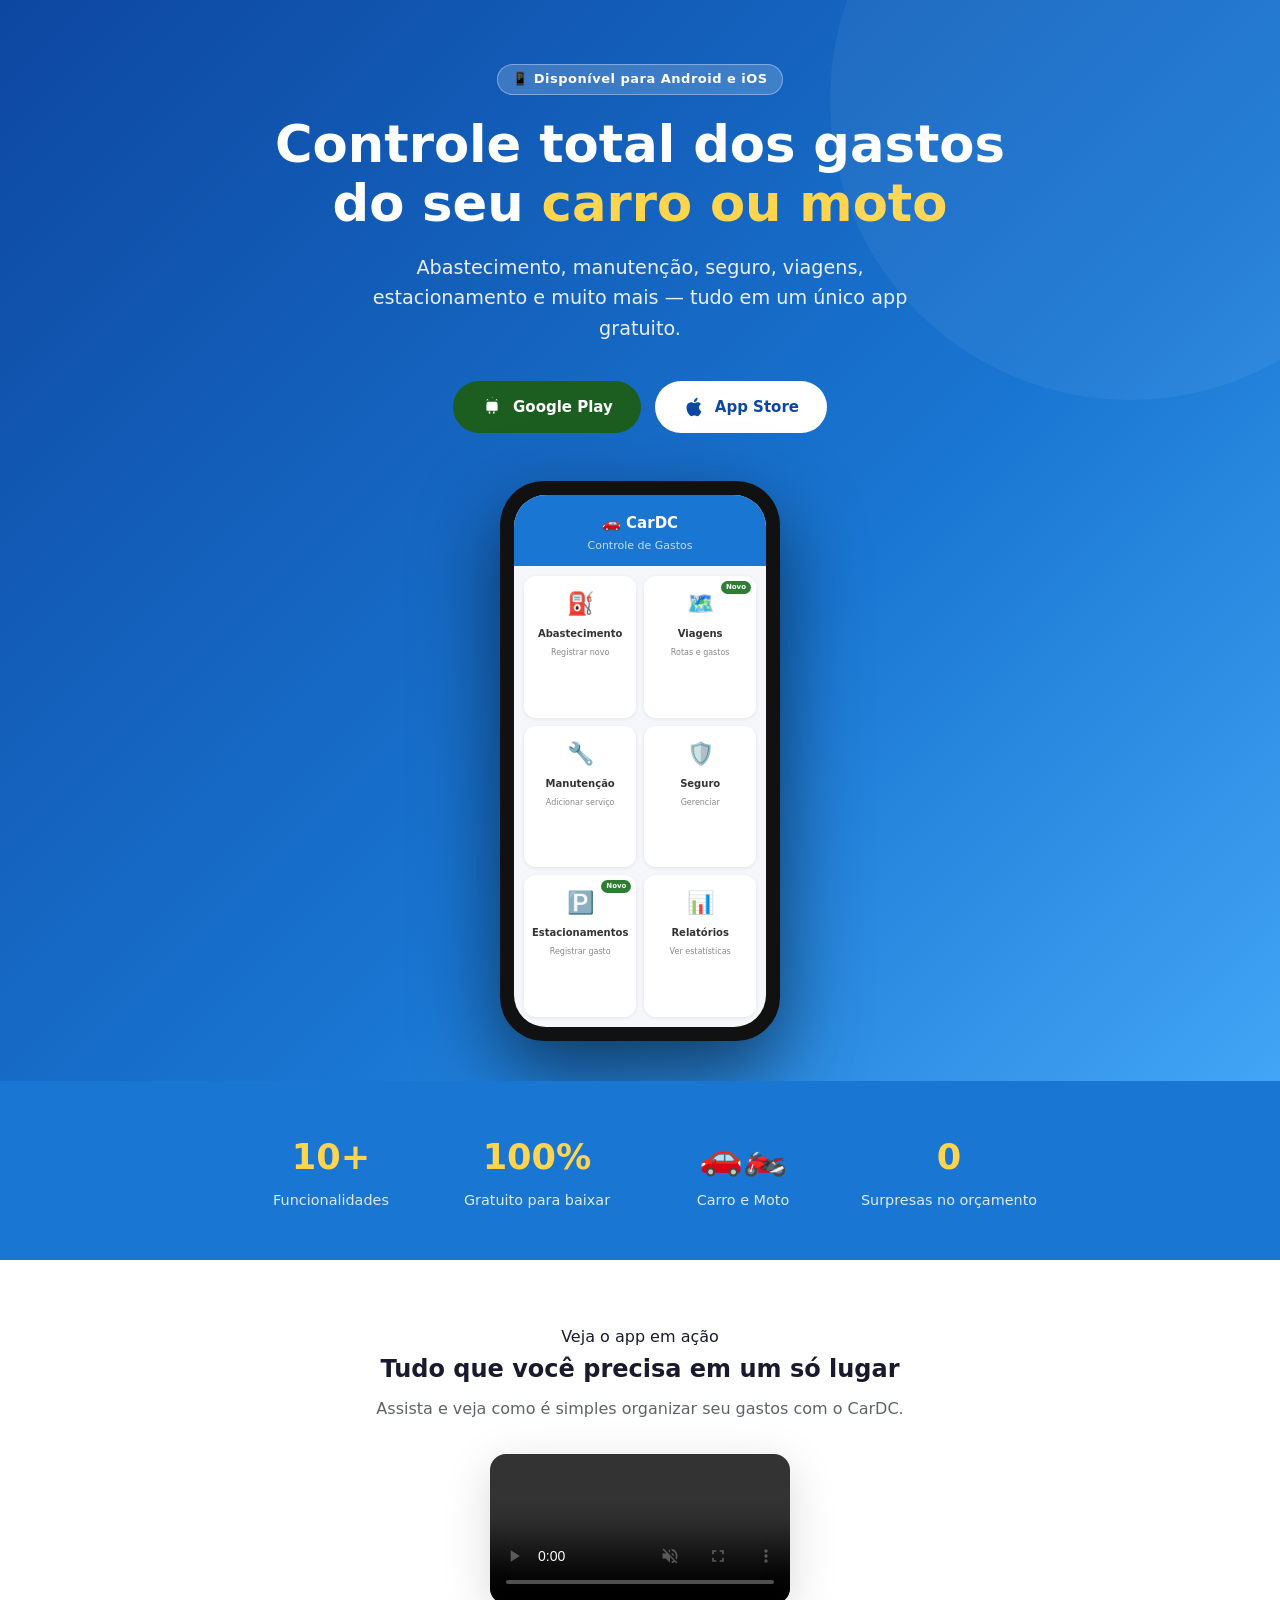
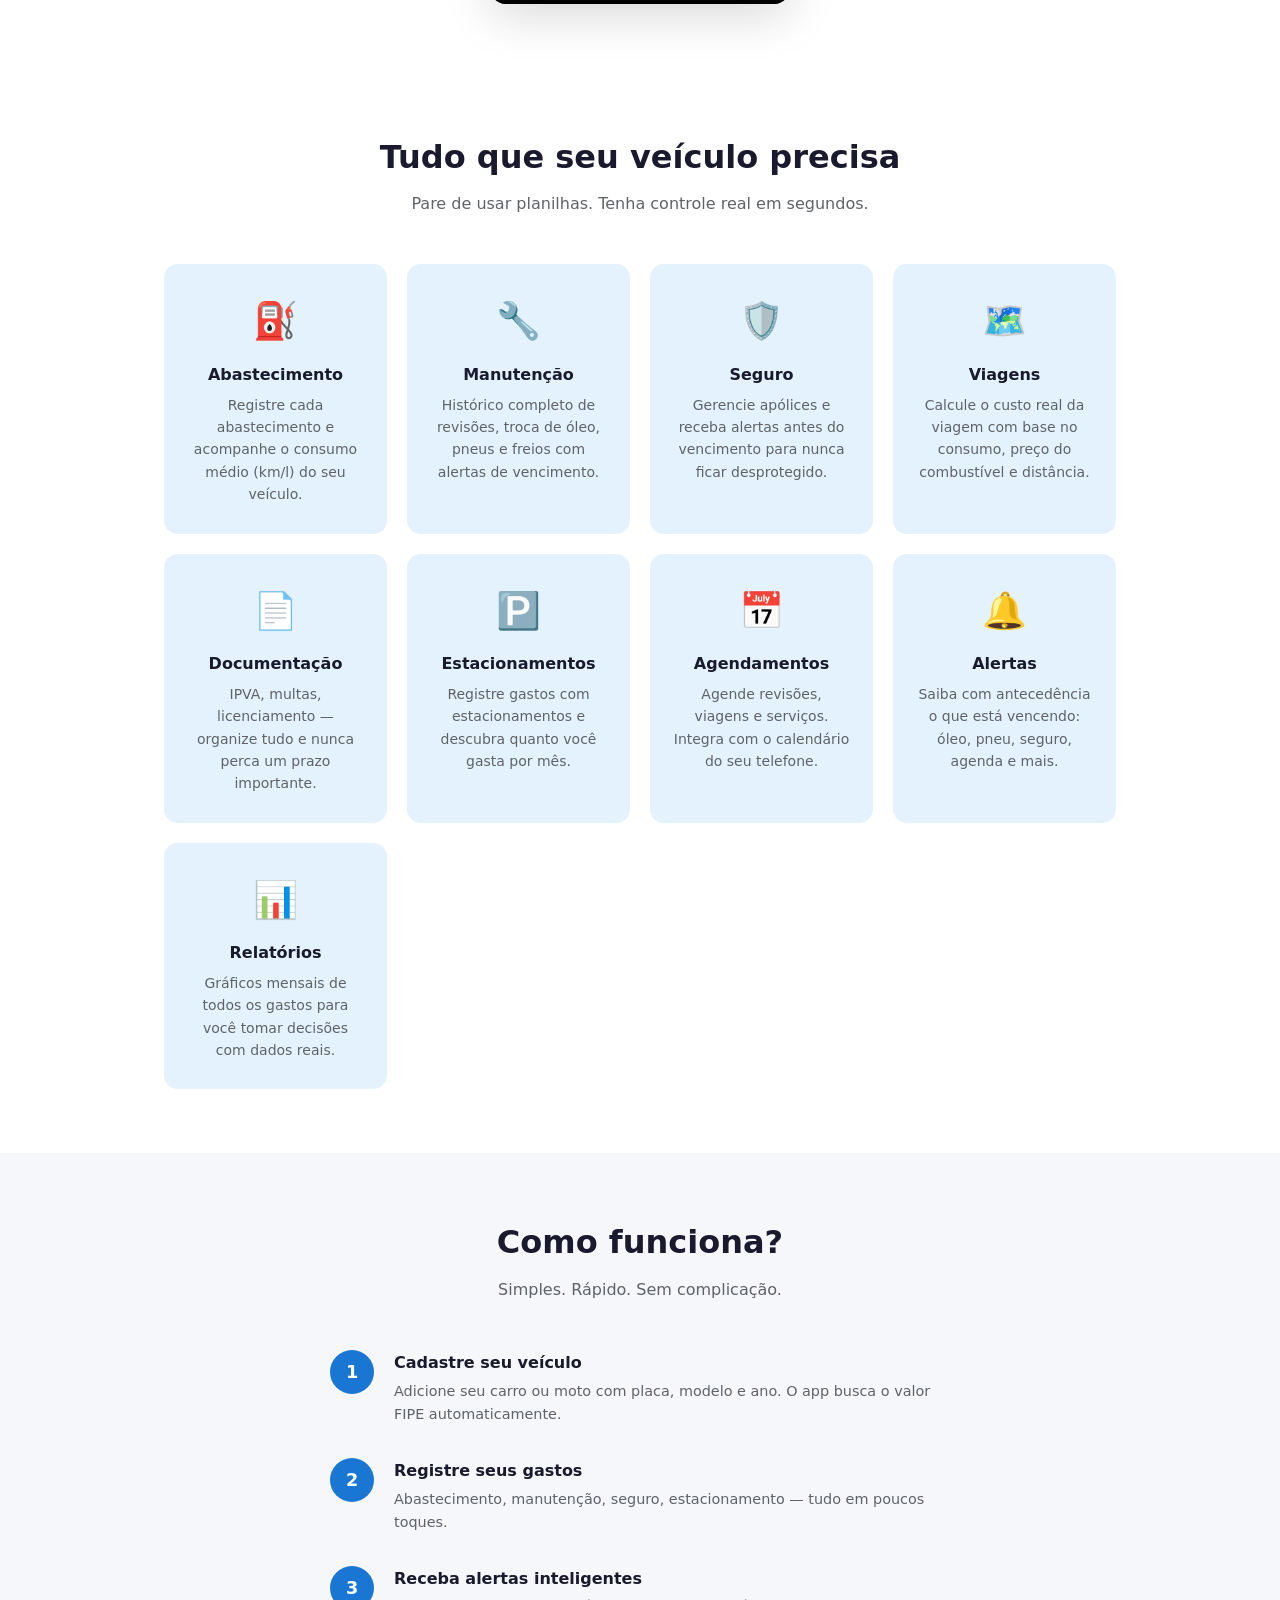
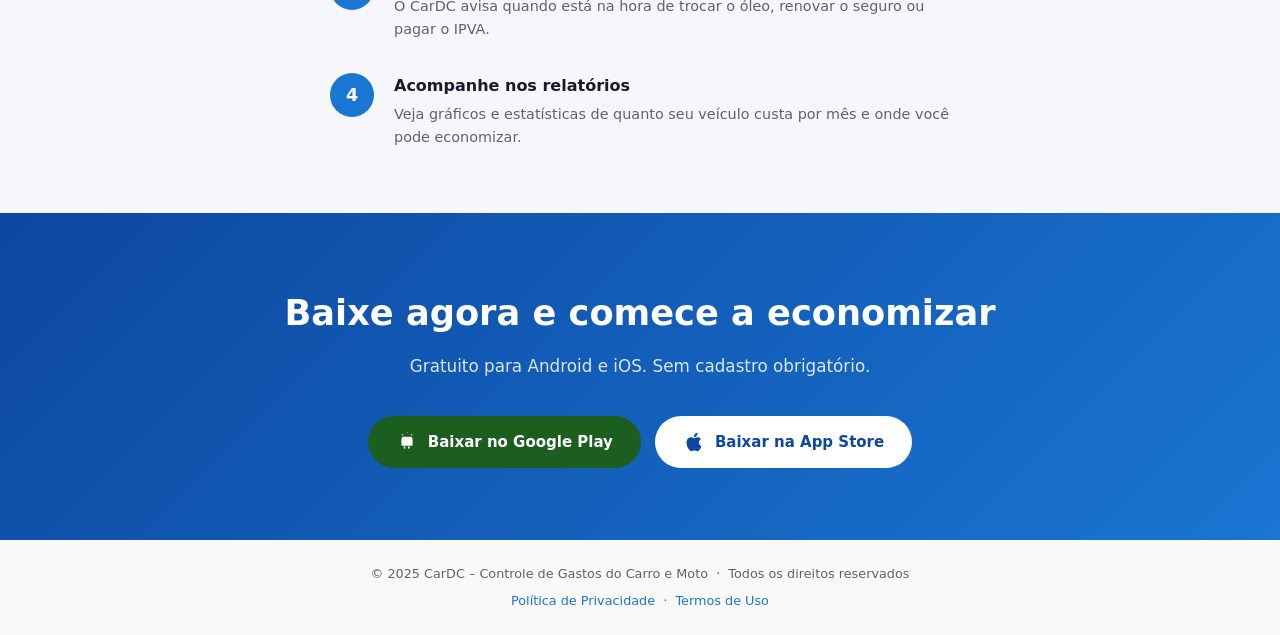
==== commit 976cb413: "add icone e viceos" ====
--- a/index.html
+++ b/index.html
@@ -13,9 +13,20 @@
   <meta property="og:title" content="CarDC – Controle Total do Seu Carro" />
   <meta property="og:description" content="Abastecimento, manutenção, seguro, viagens e muito mais. Tudo em um app gratuito." />
   <meta property="og:type" content="website" />
+  <link rel="icon" type="image/png" href="img/image.png" />
   <link rel="stylesheet" href="css/style.css">
+
+  <!-- Google tag (gtag.js) -->
+  <script async src="https://www.googletagmanager.com/gtag/js?id=G-J5CQ6KS5ET"></script>
+  <script>
+    window.dataLayer = window.dataLayer || []; 
+    function gtag(){dataLayer.push(arguments);}
+    gtag('js', new Date());
+
+    gtag('config', 'G-J5CQ6KS5ET');
+  </script>
 </head>
-<body>
+<body> 
 
 <!-- Palavras-chave ocultas para SEO -->
 <span class="keywords-seo">
@@ -36,7 +47,7 @@
       <svg viewBox="0 0 24 24"><path d="M17.523 15.341c-.32 0-.578-.259-.578-.578V9.237c0-.32.259-.578.578-.578s.578.259.578.578v5.526c0 .319-.259.578-.578.578zm-11.046 0c-.32 0-.578-.259-.578-.578V9.237c0-.32.259-.578.578-.578s.578.259.578.578v5.526c0 .319-.258.578-.578.578zm1.945 3.146c0 .475.385.86.86.86s.86-.385.86-.86v-1.573H8.422v1.573zm4.717 0c0 .475.385.86.86.86s.86-.385.86-.86v-1.573h-1.72v1.573zM6.1 8.085C6.1 7.074 6.932 6.25 7.95 6.25h8.1c1.018 0 1.85.824 1.85 1.835v8.033H6.1V8.085zm5.55-5.585L12.5 1l.5 1h-1.35zM7.2 3.2l1 1.5H5.7L7.2 3.2zm9.6 0l1.5 1.5H15.8L16.8 3.2z"/></svg>
       Google Play
     </a>
-    <a href="https://apps.apple.com/us/app/orthocal-dental-analyses/id6636519508" class="btn btn-ios">
+    <a href="https://apps.apple.com/in/app/cardc-gastos-e-manuten%C3%A7%C3%A3o/id6754003722" class="btn btn-ios">
       <svg viewBox="0 0 24 24"><path d="M18.71 19.5c-.83 1.24-1.71 2.45-3.05 2.47-1.34.03-1.77-.79-3.29-.79-1.53 0-2 .77-3.27.82-1.31.05-2.3-1.32-3.14-2.53C4.25 17 2.94 12.45 4.7 9.39c.87-1.52 2.43-2.48 4.12-2.51 1.28-.02 2.5.87 3.29.87.78 0 2.26-1.07 3.8-.91.65.03 2.47.26 3.64 1.98-.09.06-2.17 1.28-2.15 3.81.03 3.02 2.65 4.03 2.68 4.04-.03.07-.42 1.44-1.38 2.83M13 3.5c.73-.83 1.94-1.46 2.94-1.5.13 1.17-.34 2.35-1.04 3.19-.69.85-1.83 1.51-2.95 1.42-.15-1.15.41-2.35 1.05-3.11z"/></svg>
       App Store
     </a>
@@ -108,6 +119,19 @@
       <div class="stat-num">0</div>
       <div class="stat-lbl">Surpresas no orçamento</div>
     </div>
+  </div>
+</div>
+
+<!-- VÍDEO -->
+<div class="video-section">
+  <p class="section-label">Veja o app em ação</p>
+  <h2 class="section-titulo">Tudo que você precisa em um só lugar</h2>
+  <p class="section-sub">Assista e veja como é simples organizar seu gastos com o CarDC.</p>
+  <div class="video-wrap">
+    <video controls autoplay muted playsinline loop>
+      <source src="videos/CARDC_Video_Promocional_60s.mp4" type="video/mp4" />
+      <track kind="subtitles" src="legendas.vtt" srclang="pt" label="Português" default />
+    </video>
   </div>
 </div>
 
@@ -213,7 +237,7 @@
       <svg viewBox="0 0 24 24"><path d="M17.523 15.341c-.32 0-.578-.259-.578-.578V9.237c0-.32.259-.578.578-.578s.578.259.578.578v5.526c0 .319-.259.578-.578.578zm-11.046 0c-.32 0-.578-.259-.578-.578V9.237c0-.32.259-.578.578-.578s.578.259.578.578v5.526c0 .319-.258.578-.578.578zm1.945 3.146c0 .475.385.86.86.86s.86-.385.86-.86v-1.573H8.422v1.573zm4.717 0c0 .475.385.86.86.86s.86-.385.86-.86v-1.573h-1.72v1.573zM6.1 8.085C6.1 7.074 6.932 6.25 7.95 6.25h8.1c1.018 0 1.85.824 1.85 1.835v8.033H6.1V8.085zm5.55-5.585L12.5 1l.5 1h-1.35zM7.2 3.2l1 1.5H5.7L7.2 3.2zm9.6 0l1.5 1.5H15.8L16.8 3.2z"/></svg>
       Baixar no Google Play
     </a>
-    <a href="https://apps.apple.com/us/app/orthocal-dental-analyses/id6636519508" class="btn btn-ios">
+    <a href="https://apps.apple.com/in/app/cardc-gastos-e-manuten%C3%A7%C3%A3o/id6754003722" class="btn btn-ios">
       <svg viewBox="0 0 24 24"><path d="M18.71 19.5c-.83 1.24-1.71 2.45-3.05 2.47-1.34.03-1.77-.79-3.29-.79-1.53 0-2 .77-3.27.82-1.31.05-2.3-1.32-3.14-2.53C4.25 17 2.94 12.45 4.7 9.39c.87-1.52 2.43-2.48 4.12-2.51 1.28-.02 2.5.87 3.29.87.78 0 2.26-1.07 3.8-.91.65.03 2.47.26 3.64 1.98-.09.06-2.17 1.28-2.15 3.81.03 3.02 2.65 4.03 2.68 4.04-.03.07-.42 1.44-1.38 2.83M13 3.5c.73-.83 1.94-1.46 2.94-1.5.13 1.17-.34 2.35-1.04 3.19-.69.85-1.83 1.51-2.95 1.42-.15-1.15.41-2.35 1.05-3.11z"/></svg>
       Baixar na App Store
     </a>
--- a/css/style.css
+++ b/css/style.css
@@ -74,6 +74,41 @@
    margin: 0 auto 36px;
  }
 
+
+  /* VÍDEO */
+  .video-section {
+    background: var(--cinza);
+    padding: 64px 5%;
+    text-align: center;
+  }
+
+  .video-section .section-titulo { margin-bottom: 8px; }
+  .video-section .section-sub { margin: 0 auto 32px; }
+
+  .video-wrap {
+    max-width: 300px;
+    margin: 0 auto;
+    border-radius: 16px;
+    overflow: hidden;
+    box-shadow: 0 12px 48px rgba(0,0,0,0.15);
+  }
+
+  .video-wrap video {
+    display: block;
+    width: 100%;
+    height: auto;
+  }
+
+  .video-wrap video::cue {
+    font-size: 1rem;
+    font-family: -apple-system, BlinkMacSystemFont, 'Segoe UI', Roboto, Helvetica, Arial, sans-serif;
+    background: rgba(0,0,0,0.6);
+    color: #fff;
+    border-radius: 4px;
+    padding: 2px 6px;
+  }
+
+
  .cta-group {
    display: flex;
    gap: 14px;
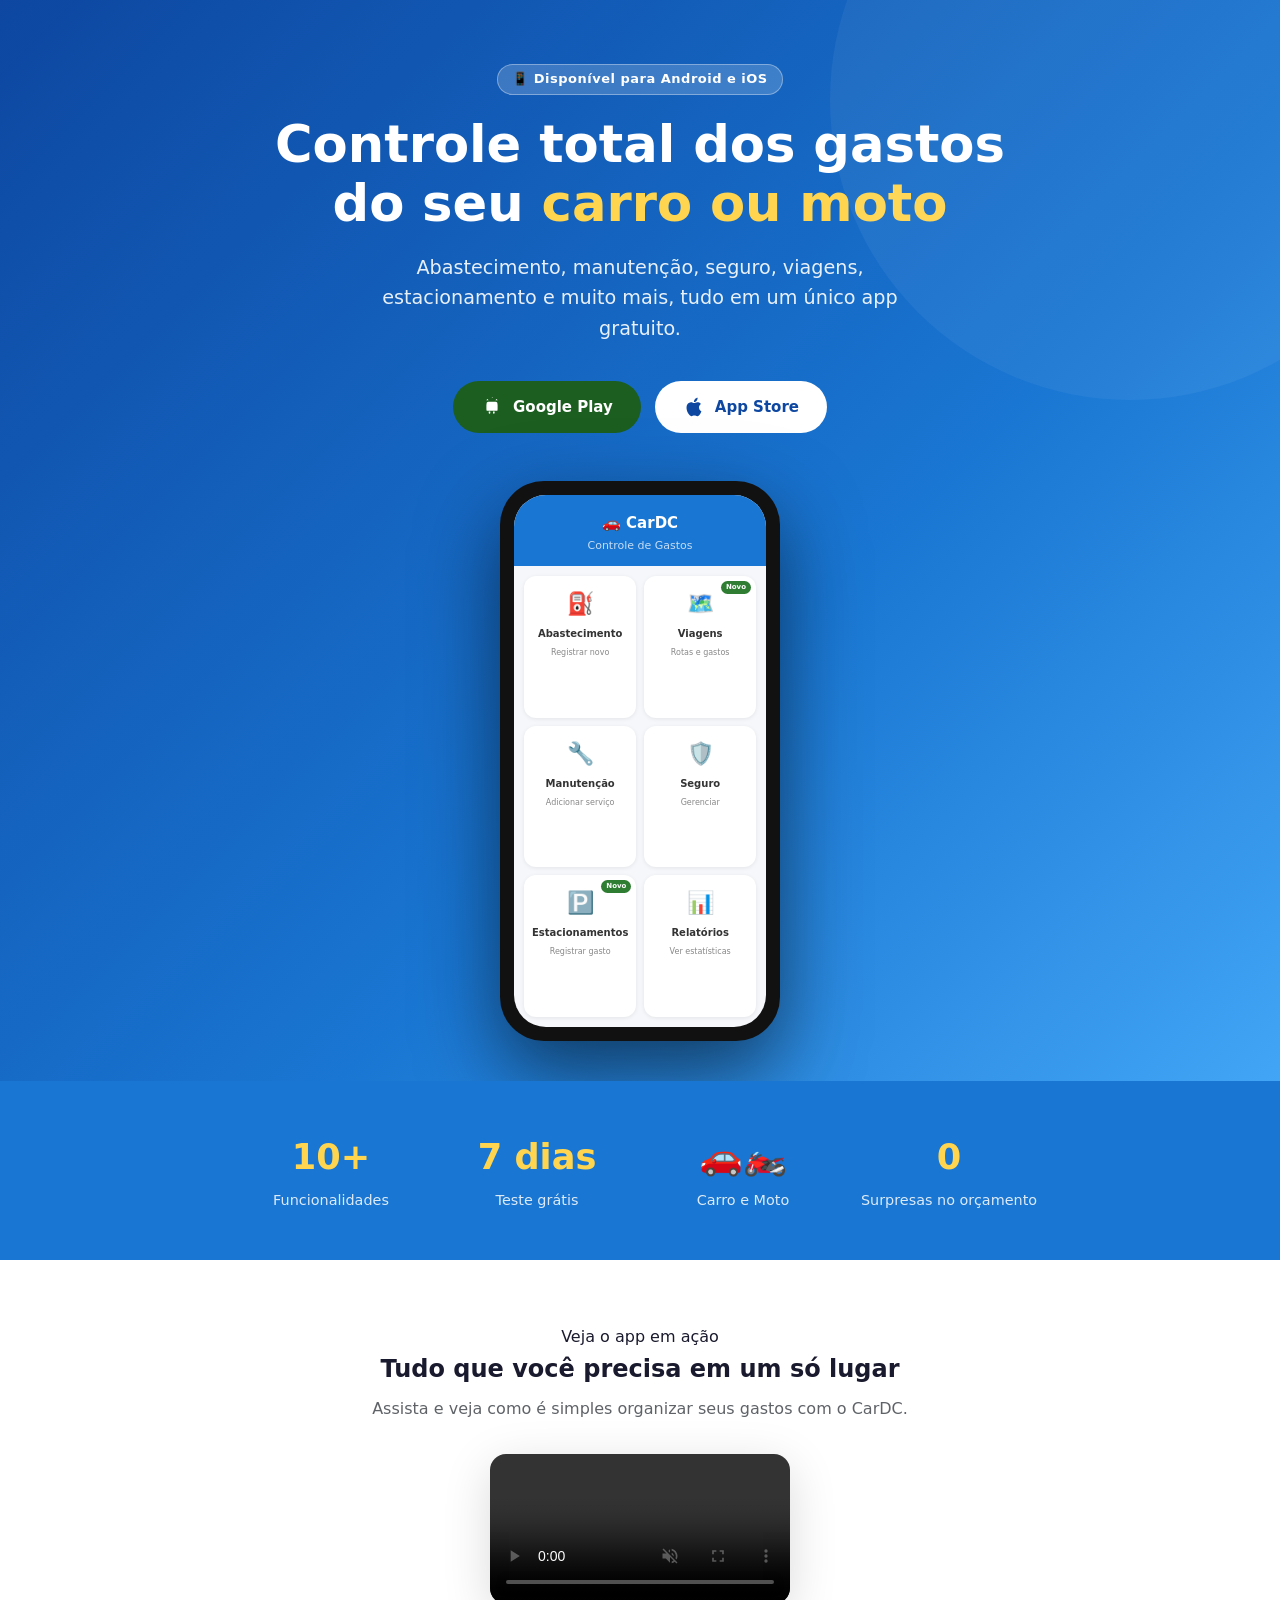
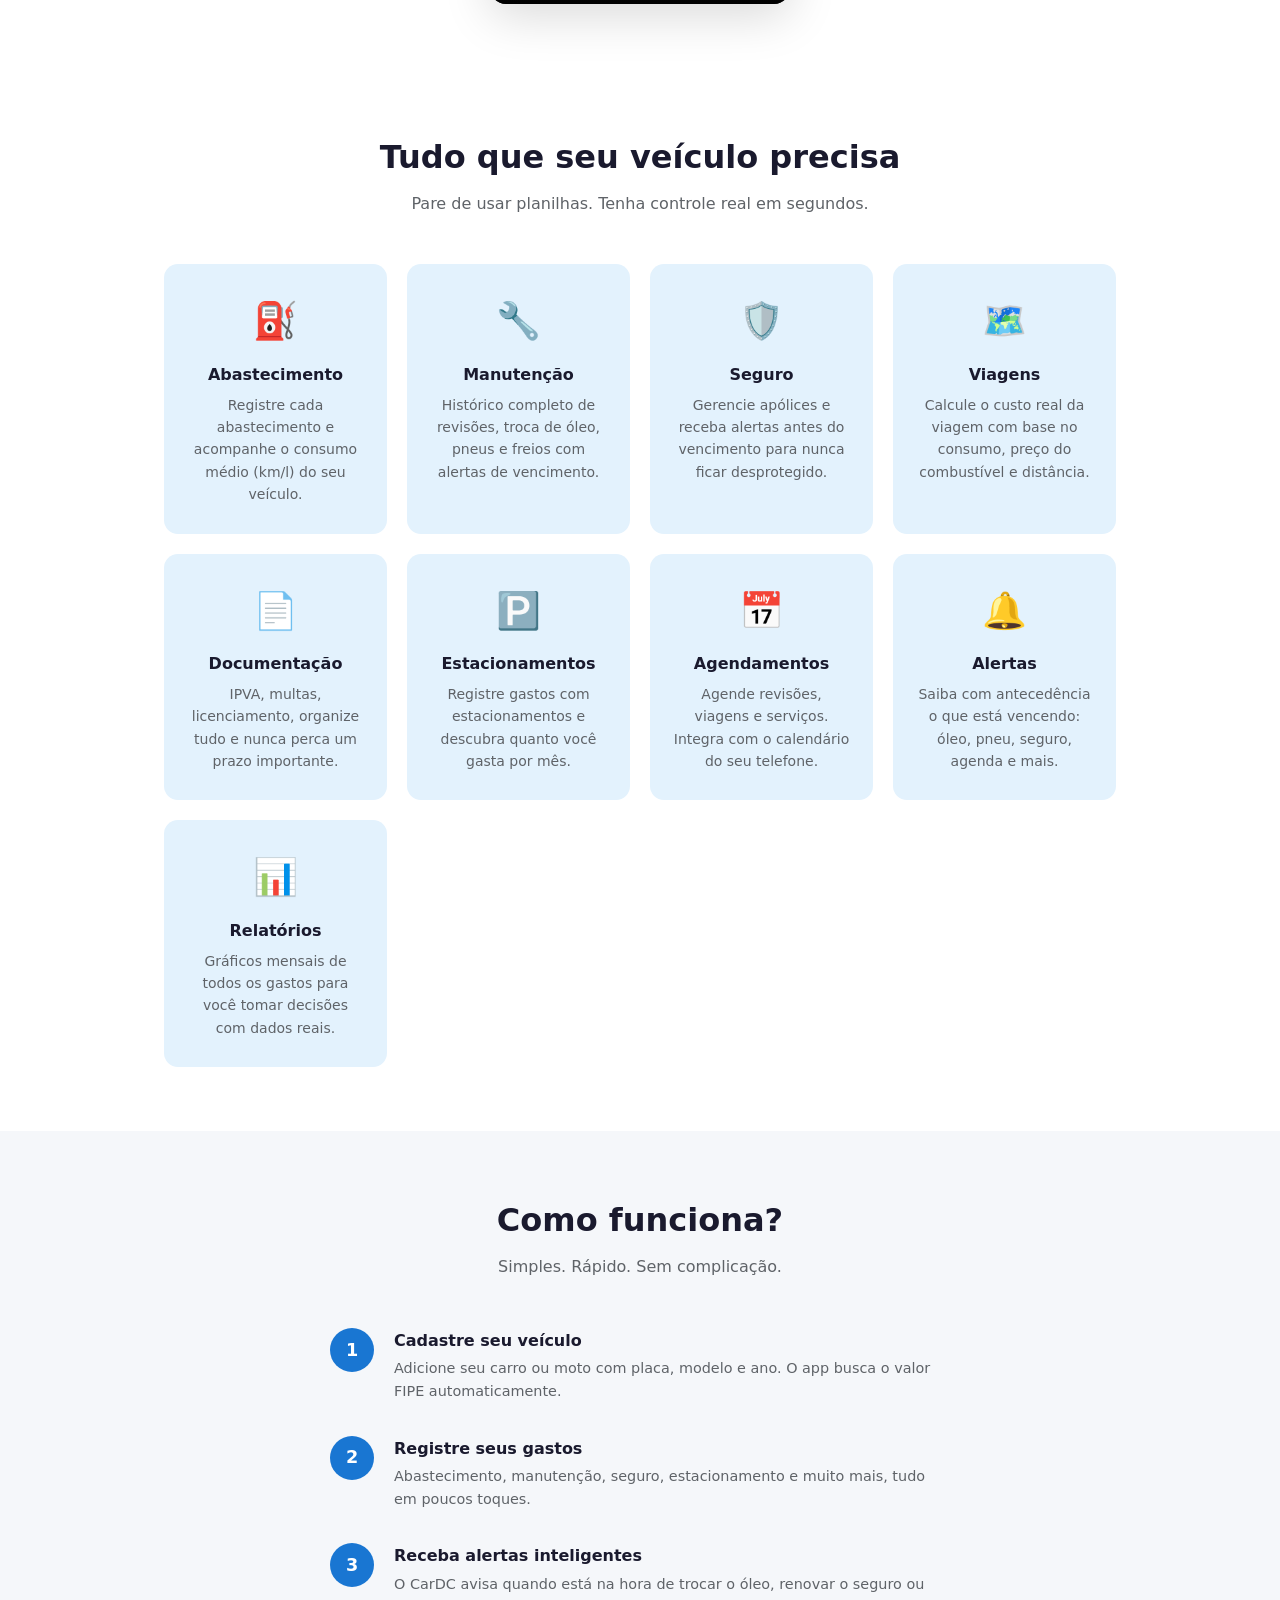
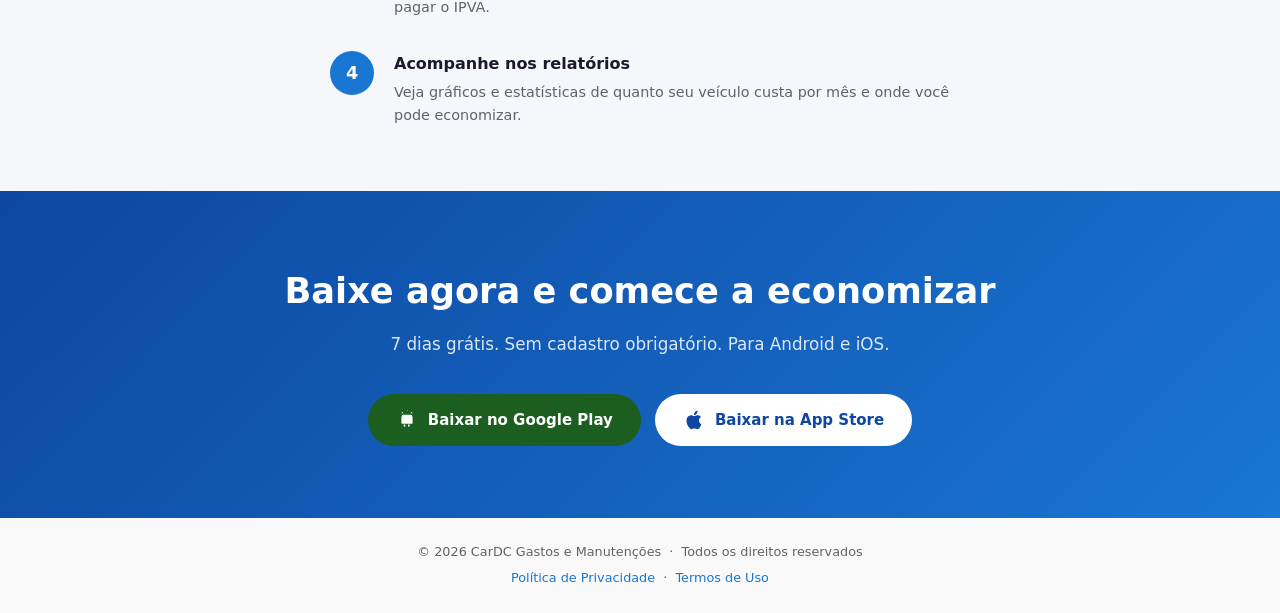
==== commit 39bd2dd6: "." ====
--- a/index.html
+++ b/index.html
@@ -24,6 +24,215 @@
     gtag('js', new Date());
 
     gtag('config', 'G-J5CQ6KS5ET');
+  </script>
+
+  <!-- 1. SoftwareApplication Schema -->
+  <script type="application/ld+json">
+  {
+    "@context": "https://schema.org",
+    "@type": "SoftwareApplication",
+    "name": "CarDC - Controle de Gastos do Carro e Moto",
+    "alternateName": "CarDC",
+    "description": "Aplicativo gratuito para controle de gastos do carro e moto. Registre abastecimentos, manutenções, seguros, IPVA, estacionamentos e viagens. Disponível para Android e iOS.",
+    "applicationCategory": "UtilitiesApplication",
+    "applicationSubCategory": "Automotive",
+    "operatingSystem": ["Android", "iOS"],
+    "url": "https://sitedc.online/cardc/",
+    "downloadUrl": [
+      "https://play.google.com/store/apps/details?id=com.dorcaschagas.car_controll",
+      "https://apps.apple.com/in/app/cardc-gastos-e-manutencao/id6754003722"
+    ],
+    "screenshot": "https://sitedc.online/cardc/images/screenshot.png",
+    "softwareVersion": "1.0.32",
+    "offers": [
+      {
+        "@type": "Offer",
+        "name": "Teste Grátis",
+        "price": "0",
+        "priceCurrency": "BRL",
+        "availability": "https://schema.org/InStock",
+        "description": "7 dias grátis para testar todos os recursos"
+      },
+      {
+        "@type": "Offer",
+        "name": "Plano Trimestral",
+        "price": "9.90",
+        "priceCurrency": "BRL",
+        "availability": "https://schema.org/InStock",
+        "description": "Acesso completo por 3 meses"
+      },
+      {
+        "@type": "Offer",
+        "name": "Plano Anual",
+        "price": "29.90",
+        "priceCurrency": "BRL",
+        "availability": "https://schema.org/InStock",
+        "description": "Acesso completo por 12 meses"
+      }
+    ],
+    "aggregateRating": {
+      "@type": "AggregateRating",
+      "ratingValue": "4.2",
+      "ratingCount": "50",
+      "bestRating": "5",
+      "worstRating": "1"
+    },
+    "author": {
+      "@type": "Organization",
+      "name": "Software DC",
+      "url": "https://sitedc.online"
+    },
+    "inLanguage": ["pt-BR", "en", "es"],
+    "featureList": [
+      "Controle de abastecimento e consumo km/l",
+      "Histórico de manutenções com alertas",
+      "Gerenciamento de seguro veicular",
+      "Controle de IPVA, multas e documentação",
+      "Registro de estacionamentos",
+      "Planejamento de viagens com custo real",
+      "Agendamentos integrados ao calendário",
+      "Relatórios e gráficos mensais",
+      "Busca automática de valor FIPE",
+      "Suporte a carro e moto"
+    ],
+    "keywords": "controle gastos carro, app manutenção veículo, controle abastecimento, app carro android, app carro iphone, controle combustível, lembrete troca de óleo, seguro veicular app, controle moto"
+  }
+  </script>
+
+  <!-- 2. FAQPage Schema -->
+  <script type="application/ld+json">
+  {
+    "@context": "https://schema.org",
+    "@type": "FAQPage",
+    "mainEntity": [
+      {
+        "@type": "Question",
+        "name": "O CarDC é gratuito?",
+        "acceptedAnswer": {
+          "@type": "Answer",
+          "text": "Sim, o CarDC é gratuito para baixar no Android e iOS, com 7 dias de teste grátis. Após o período de teste, possui planos premium: Trimestral por R$ 9,90 e Anual por R$ 29,90."
+        }
+      },
+      {
+        "@type": "Question",
+        "name": "O CarDC funciona para moto também?",
+        "acceptedAnswer": {
+          "@type": "Answer",
+          "text": "Sim, o CarDC funciona para carros e motos. Você pode cadastrar múltiplos veículos e controlar os gastos de cada um separadamente."
+        }
+      },
+      {
+        "@type": "Question",
+        "name": "Como controlar o gasto com combustível pelo celular?",
+        "acceptedAnswer": {
+          "@type": "Answer",
+          "text": "Com o CarDC você registra cada abastecimento informando litros e valor pago. O app calcula automaticamente o consumo médio em km/l e mostra gráficos de evolução do gasto com combustível."
+        }
+      },
+      {
+        "@type": "Question",
+        "name": "O app avisa quando precisa trocar o óleo?",
+        "acceptedAnswer": {
+          "@type": "Answer",
+          "text": "Sim. O CarDC envia alertas automáticos quando está na hora de trocar o óleo, renovar o seguro, pagar o IPVA ou realizar qualquer manutenção programada."
+        }
+      },
+      {
+        "@type": "Question",
+        "name": "Como saber quanto meu carro custa por mês?",
+        "acceptedAnswer": {
+          "@type": "Answer",
+          "text": "O CarDC gera relatórios e gráficos mensais com todos os gastos do veículo: combustível, manutenção, seguro, estacionamento e documentação. Assim você vê exatamente quanto seu carro custa."
+        }
+      },
+      {
+        "@type": "Question",
+        "name": "Qual é o melhor app para controle de gastos do carro no Brasil?",
+        "acceptedAnswer": {
+          "@type": "Answer",
+          "text": "O CarDC é um dos melhores aplicativos para controle de gastos do carro no Brasil. Disponível gratuitamente para Android e iOS, reúne abastecimento, manutenção, seguro, IPVA, estacionamento e viagens em um único lugar."
+        }
+      },
+      {
+        "@type": "Question",
+        "name": "O CarDC está disponível para iPhone?",
+        "acceptedAnswer": {
+          "@type": "Answer",
+          "text": "Sim, o CarDC está disponível para iPhone na App Store e para Android no Google Play, ambos gratuitamente com 7 dias de teste grátis."
+        }
+      },
+      {
+        "@type": "Question",
+        "name": "Como calcular o custo de uma viagem de carro?",
+        "acceptedAnswer": {
+          "@type": "Answer",
+          "text": "O CarDC tem uma funcionalidade de viagens que calcula o custo real com base no consumo médio do seu veículo, preço atual do combustível e distância percorrida."
+        }
+      }
+    ]
+  }
+  </script>
+
+  <!-- 3. MobileApplication Schema -->
+  <script type="application/ld+json">
+  {
+    "@context": "https://schema.org",
+    "@type": "MobileApplication",
+    "name": "CarDC",
+    "operatingSystem": "Android",
+    "applicationCategory": "AutomotiveApplication",
+    "offers": {
+      "@type": "Offer",
+      "price": "0",
+      "priceCurrency": "BRL"
+    },
+    "aggregateRating": {
+      "@type": "AggregateRating",
+      "ratingValue": "4.2",
+      "ratingCount": "50"
+    },
+    "url": "https://play.google.com/store/apps/details?id=com.dorcaschagas.car_controll"
+  }
+  </script>
+
+  <!-- 4. Organization Schema -->
+  <script type="application/ld+json">
+  {
+    "@context": "https://schema.org",
+    "@type": "Organization",
+    "name": "Software DC",
+    "url": "https://sitedc.online",
+    "logo": "https://sitedc.online/images/logo.png",
+    "sameAs": [
+      "https://play.google.com/store/apps/developer?id=Software+DC",
+      "https://apps.apple.com/developer/software-dc"
+    ],
+    "contactPoint": {
+      "@type": "ContactPoint",
+      "email": "suporte@sitedc.online",
+      "contactType": "customer support",
+      "availableLanguage": ["Portuguese", "English", "Spanish"]
+    }
+  }
+  </script>
+  <script type="application/ld+json">
+    {
+      "@context": "https://schema.org",
+      "@type": "VideoObject",
+      "name": "CarDC - Como funciona o app de controle de gastos do carro",
+      "description": "Veja como o CarDC funciona: controle de abastecimento, manutenção, seguro, viagens e muito mais em um único app gratuito para Android e iOS.",
+      "thumbnailUrl": "https://sitedc.online/cardc/img/image.png",
+      "uploadDate": "2026-01-01T00:00:00+00:00",
+      
+      "contentUrl": "https://sitedc.online/cardc/videos/CARDC_Video_Promocional_60s.mp4",
+      "embedUrl": "https://sitedc.online/cardc/",
+      "duration": "PT60S",
+      "publisher": {
+        "@type": "Organization",
+        "name": "Software DC",
+        "url": "https://sitedc.online"
+      }
+    }
   </script>
 </head>
 <body> 
@@ -40,7 +249,7 @@
 <section class="hero">
   <div class="hero-badge">📱 Disponível para Android e iOS</div>
   <h1>Controle total dos gastos<br>do seu <span>carro ou moto</span></h1>
-  <p>Abastecimento, manutenção, seguro, viagens, estacionamento e muito mais — tudo em um único app gratuito.</p>
+  <p>Abastecimento, manutenção, seguro, viagens, estacionamento e muito mais, tudo em um único app gratuito.</p>
 
   <div class="cta-group">
     <a href="https://play.google.com/store/apps/details?id=com.dorcaschagas.car_controll&pcampaignid=web_share" class="btn btn-android">
@@ -108,8 +317,8 @@
       <div class="stat-lbl">Funcionalidades</div>
     </div>
     <div>
-      <div class="stat-num">100%</div>
-      <div class="stat-lbl">Gratuito para baixar</div>
+      <div class="stat-num">7 dias</div>
+      <div class="stat-lbl">Teste grátis</div>
     </div>
     <div>
       <div class="stat-num">🚗🏍️</div>
@@ -126,7 +335,7 @@
 <div class="video-section">
   <p class="section-label">Veja o app em ação</p>
   <h2 class="section-titulo">Tudo que você precisa em um só lugar</h2>
-  <p class="section-sub">Assista e veja como é simples organizar seu gastos com o CarDC.</p>
+  <p class="section-sub">Assista e veja como é simples organizar seus gastos com o CarDC.</p>
   <div class="video-wrap">
     <video controls autoplay muted playsinline loop>
       <source src="videos/CARDC_Video_Promocional_60s.mp4" type="video/mp4" />
@@ -164,7 +373,7 @@
     <div class="feature-card">
       <div class="feature-icon">📄</div>
       <h3>Documentação</h3>
-      <p>IPVA, multas, licenciamento — organize tudo e nunca perca um prazo importante.</p>
+      <p>IPVA, multas, licenciamento, organize tudo e nunca perca um prazo importante.</p>
     </div>
     <div class="feature-card">
       <div class="feature-icon">🅿️</div>
@@ -207,7 +416,7 @@
         <div class="step-num">2</div>
         <div>
           <h3>Registre seus gastos</h3>
-          <p>Abastecimento, manutenção, seguro, estacionamento — tudo em poucos toques.</p>
+          <p>Abastecimento, manutenção, seguro, estacionamento e muito mais, tudo em poucos toques.</p>
         </div>
       </div>
       <div class="step">
@@ -231,7 +440,7 @@
 <!-- ── CTA FINAL ──────────────────────────────────────────── -->
 <div class="cta-final">
   <h2>Baixe agora e comece a economizar</h2>
-  <p>Gratuito para Android e iOS. Sem cadastro obrigatório.</p>
+  <p>7 dias grátis. Sem cadastro obrigatório. Para Android e iOS.</p>
   <div class="cta-group">
     <a href="https://play.google.com/store/apps/details?id=com.dorcaschagas.car_controll&pcampaignid=web_share" class="btn btn-android">
       <svg viewBox="0 0 24 24"><path d="M17.523 15.341c-.32 0-.578-.259-.578-.578V9.237c0-.32.259-.578.578-.578s.578.259.578.578v5.526c0 .319-.259.578-.578.578zm-11.046 0c-.32 0-.578-.259-.578-.578V9.237c0-.32.259-.578.578-.578s.578.259.578.578v5.526c0 .319-.258.578-.578.578zm1.945 3.146c0 .475.385.86.86.86s.86-.385.86-.86v-1.573H8.422v1.573zm4.717 0c0 .475.385.86.86.86s.86-.385.86-.86v-1.573h-1.72v1.573zM6.1 8.085C6.1 7.074 6.932 6.25 7.95 6.25h8.1c1.018 0 1.85.824 1.85 1.835v8.033H6.1V8.085zm5.55-5.585L12.5 1l.5 1h-1.35zM7.2 3.2l1 1.5H5.7L7.2 3.2zm9.6 0l1.5 1.5H15.8L16.8 3.2z"/></svg>
@@ -246,7 +455,7 @@
 
 <!-- ── FOOTER ──────────────────────────────────────────────── -->
 <footer>
-  <p>© 2025 CarDC – Controle de Gastos do Carro e Moto &nbsp;·&nbsp; Todos os direitos reservados</p>
+  <p>© 2026 CarDC Gastos e Manutenções &nbsp;·&nbsp; Todos os direitos reservados</p>
   <p style="margin-top:6px;">
     <a href="#" style="color:#1976D2; text-decoration:none;">Política de Privacidade</a>
     &nbsp;·&nbsp;
